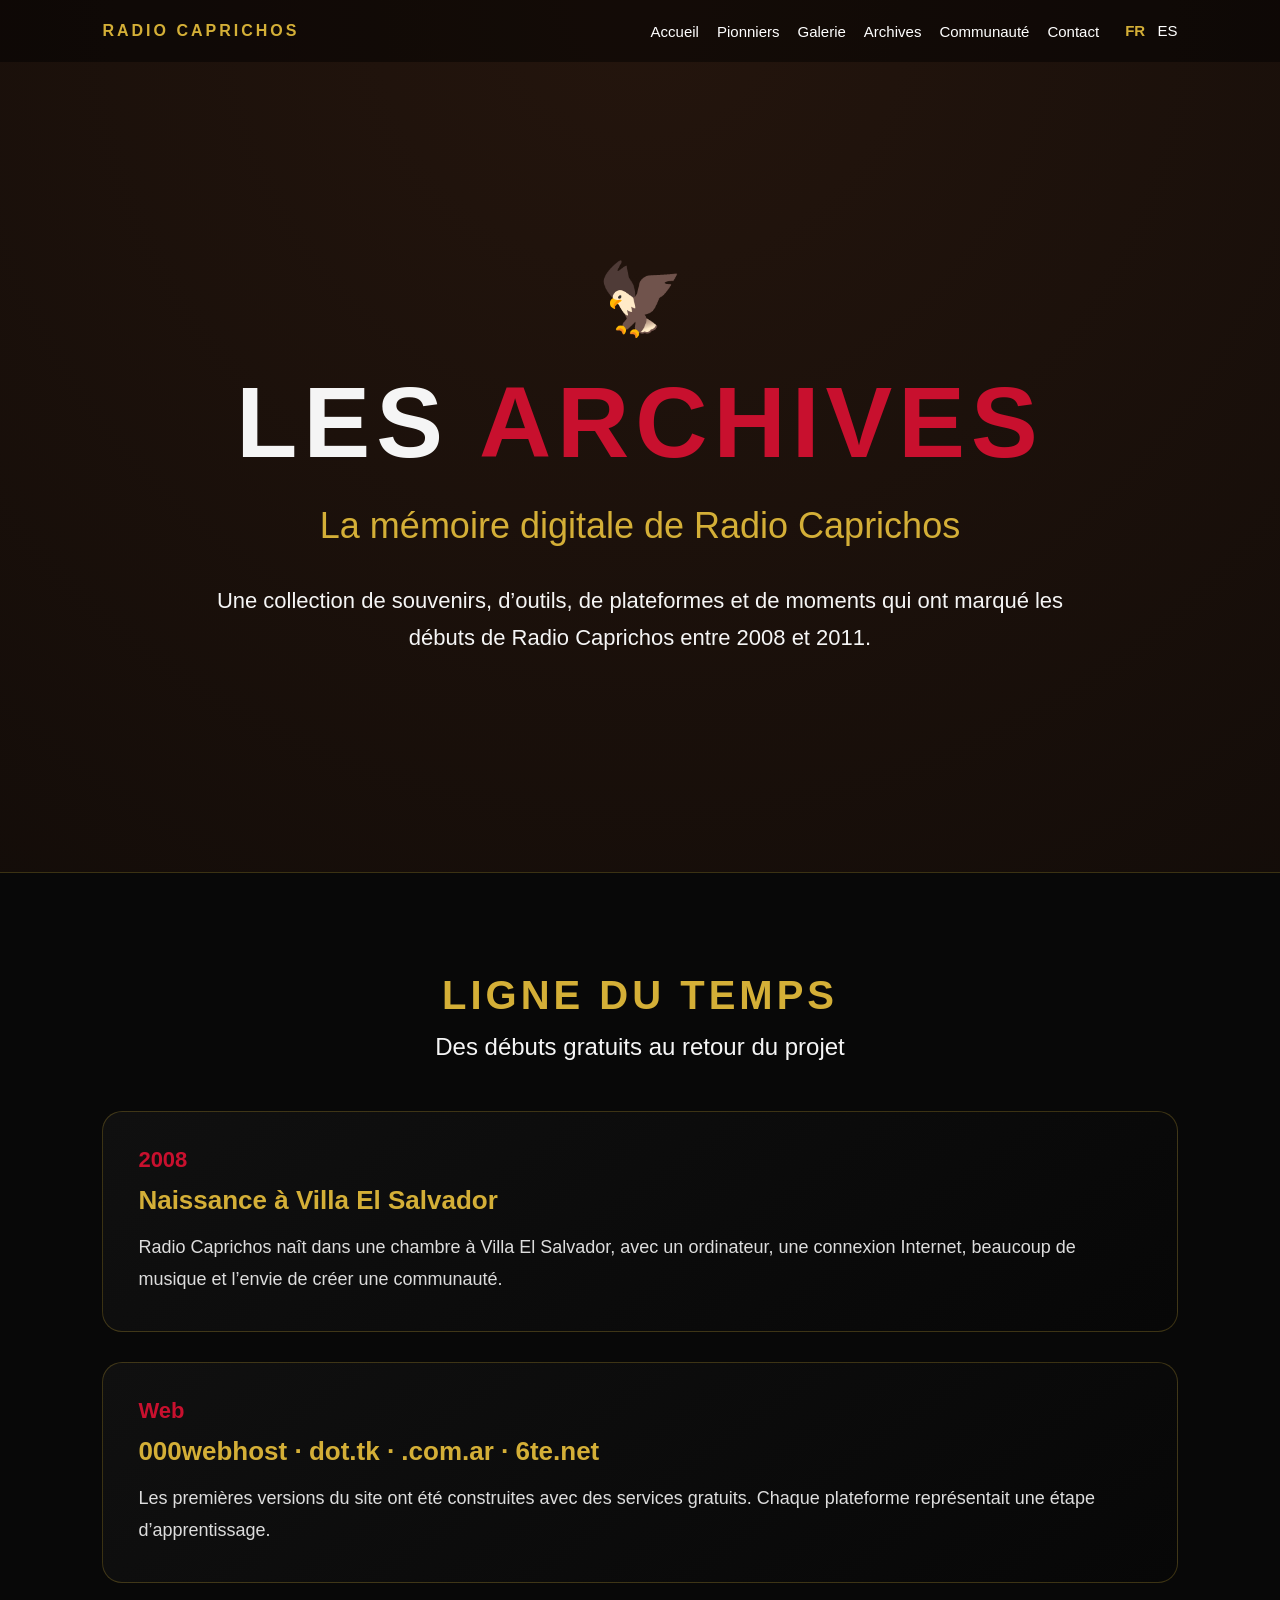
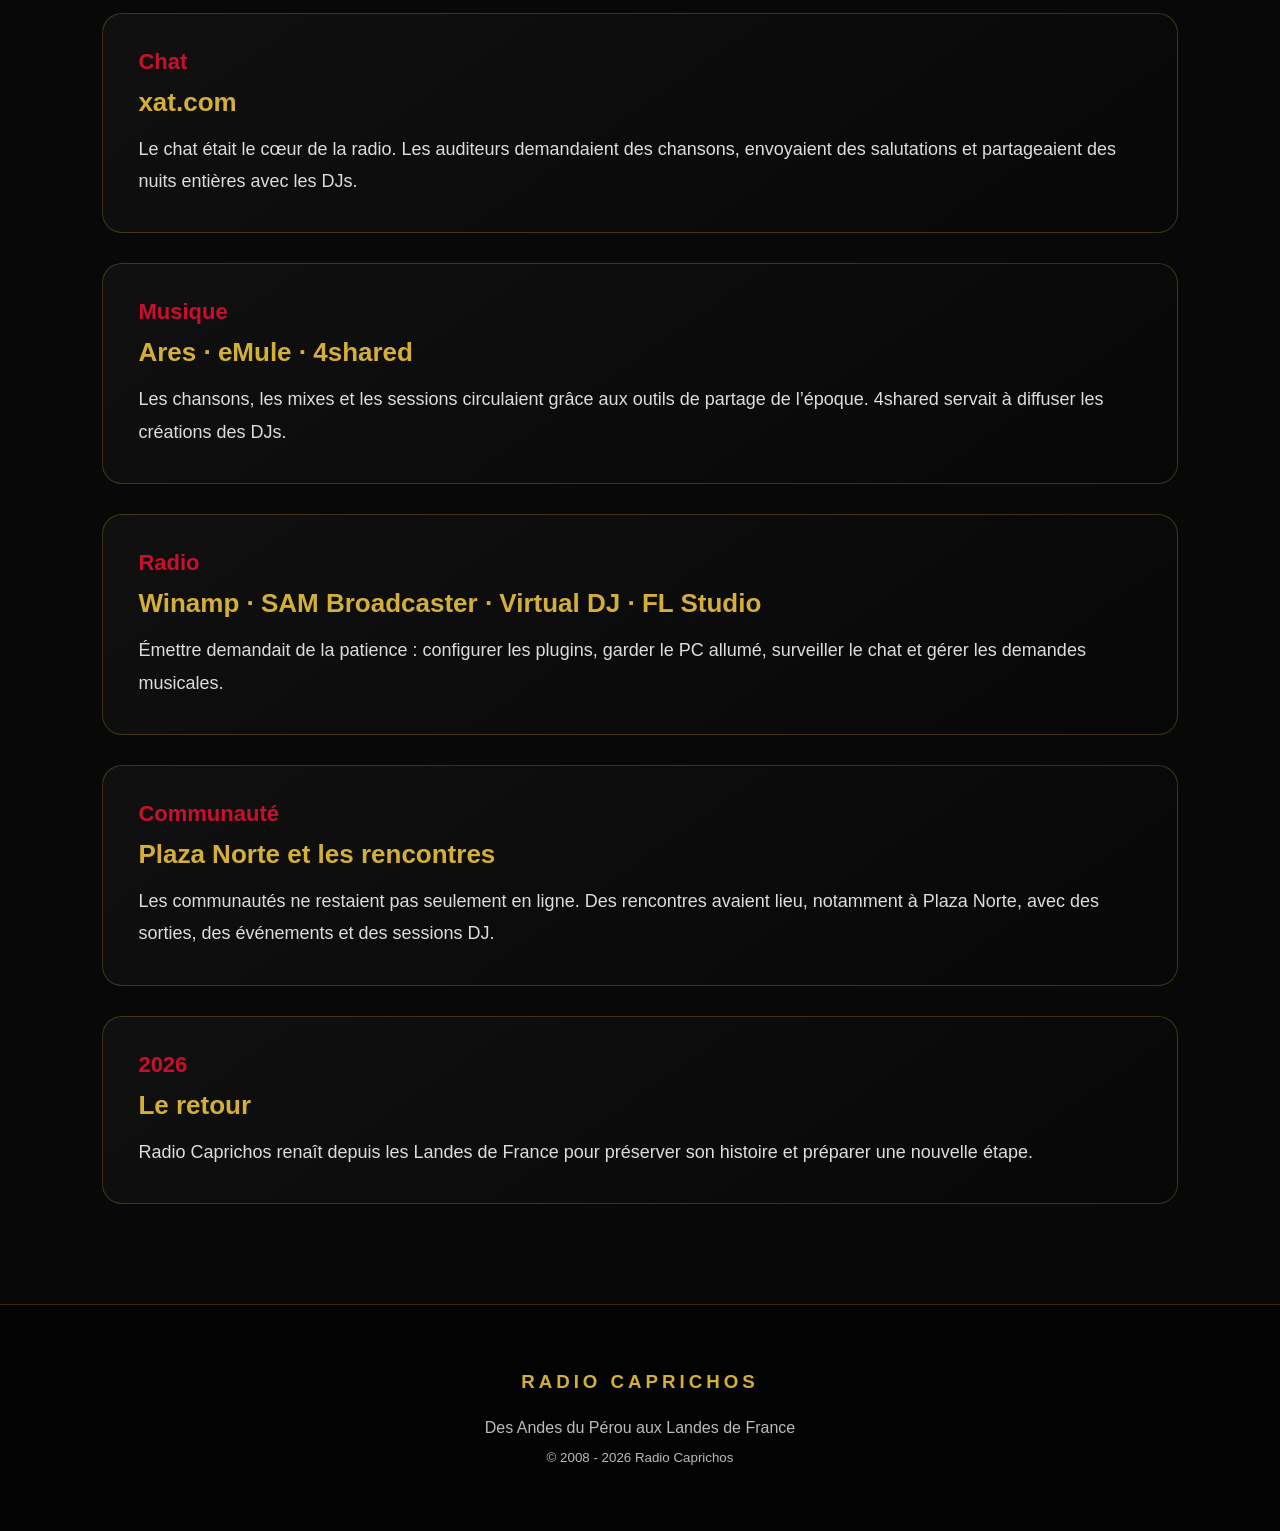
==== archives.html @ 66e7967a "Create archives.html" ====
<!DOCTYPE html>
<html lang="fr">
<head>
  <meta charset="UTF-8">
  <meta name="viewport" content="width=device-width, initial-scale=1.0">
  <title>Archives - Radio Caprichos</title>
  <link rel="stylesheet" href="style.css">
</head>

<body>

<header>
  <div class="brand">RADIO CAPRICHOS</div>

  <nav>
    <a href="index.html" data-i18n="navHome">Accueil</a>
    <a href="pionniers.html" data-i18n="navPioneers">Pionniers</a>
    <a href="galerie.html" data-i18n="navGallery">Galerie</a>
    <a href="archives.html" data-i18n="navArchives">Archives</a>
    <a href="communaute.html" data-i18n="navCommunity">Communauté</a>
    <a href="contact.html" data-i18n="navContact">Contact</a>

    <span class="lang">
      <button onclick="setLang('fr')" id="btn-fr" class="active">FR</button>
      <button onclick="setLang('es')" id="btn-es">ES</button>
    </span>
  </nav>
</header>

<section class="hero">
  <div>
    <div class="condor">🦅</div>

    <h1 data-i18n-html="pageTitle">LES <span>ARCHIVES</span></h1>

    <div class="slogan" data-i18n="subtitle">
      La mémoire digitale de Radio Caprichos
    </div>

    <p class="text" data-i18n="intro">
      Une collection de souvenirs, d’outils, de plateformes et de moments
      qui ont marqué les débuts de Radio Caprichos entre 2008 et 2011.
    </p>
  </div>
</section>

<section class="dark-section">
  <h2 class="section-title" data-i18n="timelineTitle">LIGNE DU TEMPS</h2>
  <div class="section-subtitle" data-i18n="timelineSubtitle">
    Des débuts gratuits au retour du projet
  </div>

  <div class="timeline">

    <div class="card">
      <div class="year">2008</div>
      <h3 data-i18n="t1Title">Naissance à Villa El Salvador</h3>
      <p data-i18n="t1Text">
        Radio Caprichos naît dans une chambre à Villa El Salvador, avec un ordinateur,
        une connexion Internet, beaucoup de musique et l’envie de créer une communauté.
      </p>
    </div>

    <div class="card">
      <div class="year">Web</div>
      <h3>000webhost · dot.tk · .com.ar · 6te.net</h3>
      <p data-i18n="t2Text">
        Les premières versions du site ont été construites avec des services gratuits.
        Chaque plateforme représentait une étape d’apprentissage.
      </p>
    </div>

    <div class="card">
      <div class="year">Chat</div>
      <h3>xat.com</h3>
      <p data-i18n="t3Text">
        Le chat était le cœur de la radio. Les auditeurs demandaient des chansons,
        envoyaient des salutations et partageaient des nuits entières avec les DJs.
      </p>
    </div>

    <div class="card">
      <div class="year">Musique</div>
      <h3>Ares · eMule · 4shared</h3>
      <p data-i18n="t4Text">
        Les chansons, les mixes et les sessions circulaient grâce aux outils de partage
        de l’époque. 4shared servait à diffuser les créations des DJs.
      </p>
    </div>

    <div class="card">
      <div class="year">Radio</div>
      <h3>Winamp · SAM Broadcaster · Virtual DJ · FL Studio</h3>
      <p data-i18n="t5Text">
        Émettre demandait de la patience : configurer les plugins, garder le PC allumé,
        surveiller le chat et gérer les demandes musicales.
      </p>
    </div>

    <div class="card">
      <div class="year">Communauté</div>
      <h3 data-i18n="t6Title">Plaza Norte et les rencontres</h3>
      <p data-i18n="t6Text">
        Les communautés ne restaient pas seulement en ligne. Des rencontres avaient lieu,
        notamment à Plaza Norte, avec des sorties, des événements et des sessions DJ.
      </p>
    </div>

    <div class="card">
      <div class="year">2026</div>
      <h3 data-i18n="t7Title">Le retour</h3>
      <p data-i18n="t7Text">
        Radio Caprichos renaît depuis les Landes de France pour préserver son histoire
        et préparer une nouvelle étape.
      </p>
    </div>

  </div>
</section>

<footer>
  <h3>RADIO CAPRICHOS</h3>
  <p data-i18n="footerSlogan">Des Andes du Pérou aux Landes de France</p>
  <small>© 2008 - 2026 Radio Caprichos</small>
</footer>

<script>
const translations = {
  fr: {
    navHome: "Accueil",
    navPioneers: "Pionniers",
    navGallery: "Galerie",
    navArchives: "Archives",
    navCommunity: "Communauté",
    navContact: "Contact",
    pageTitle: "LES <span>ARCHIVES</span>",
    subtitle: "La mémoire digitale de Radio Caprichos",
    intro: "Une collection de souvenirs, d’outils, de plateformes et de moments qui ont marqué les débuts de Radio Caprichos entre 2008 et 2011.",
    timelineTitle: "LIGNE DU TEMPS",
    timelineSubtitle: "Des débuts gratuits au retour du projet",
    t1Title: "Naissance à Villa El Salvador",
    t1Text: "Radio Caprichos naît dans une chambre à Villa El Salvador, avec un ordinateur, une connexion Internet, beaucoup de musique et l’envie de créer une communauté.",
    t2Text: "Les premières versions du site ont été construites avec des services gratuits. Chaque plateforme représentait une étape d’apprentissage.",
    t3Text: "Le chat était le cœur de la radio. Les auditeurs demandaient des chansons, envoyaient des salutations et partageaient des nuits entières avec les DJs.",
    t4Text: "Les chansons, les mixes et les sessions circulaient grâce aux outils de partage de l’époque. 4shared servait à diffuser les créations des DJs.",
    t5Text: "Émettre demandait de la patience : configurer les plugins, garder le PC allumé, surveiller le chat et gérer les demandes musicales.",
    t6Title: "Plaza Norte et les rencontres",
    t6Text: "Les communautés ne restaient pas seulement en ligne. Des rencontres avaient lieu, notamment à Plaza Norte, avec des sorties, des événements et des sessions DJ.",
    t7Title: "Le retour",
    t7Text: "Radio Caprichos renaît depuis les Landes de France pour préserver son histoire et préparer une nouvelle étape.",
    footerSlogan: "Des Andes du Pérou aux Landes de France"
  },

  es: {
    navHome: "Inicio",
    navPioneers: "Pioneros",
    navGallery: "Galería",
    navArchives: "Archivos",
    navCommunity: "Comunidad",
    navContact: "Contacto",
    pageTitle: "LOS <span>ARCHIVOS</span>",
    subtitle: "La memoria digital de Radio Caprichos",
    intro: "Una colección de recuerdos, herramientas, plataformas y momentos que marcaron los inicios de Radio Caprichos entre 2008 y 2011.",
    timelineTitle: "LÍNEA DEL TIEMPO",
    timelineSubtitle: "De los inicios gratuitos al regreso del proyecto",
    t1Title: "Nacimiento en Villa El Salvador",
    t1Text: "Radio Caprichos nace en una habitación de Villa El Salvador, con una computadora, conexión a Internet, mucha música y las ganas de crear una comunidad.",
    t2Text: "Las primeras versiones de la web fueron construidas con servicios gratuitos. Cada plataforma representaba una etapa de aprendizaje.",
    t3Text: "El chat era el corazón de la radio. Los oyentes pedían canciones, mandaban saludos y compartían noches enteras con los DJs.",
    t4Text: "Las canciones, los mixes y las sesiones circulaban gracias a las herramientas de intercambio de la época. 4shared servía para difundir las creaciones de los DJs.",
    t5Text: "Transmitir exigía paciencia: configurar plugins, mantener la PC encendida, vigilar el chat y gestionar los pedidos musicales.",
    t6Title: "Plaza Norte y los encuentros",
    t6Text: "Las comunidades no se quedaban solamente en línea. También había encuentros, especialmente en Plaza Norte, con salidas, eventos y sesiones DJ.",
    t7Title: "El regreso",
    t7Text: "Radio Caprichos renace desde las Landes de Francia para preservar su historia y preparar una nueva etapa.",
    footerSlogan: "De los Andes del Perú a las Landes de Francia"
  }
};

function setLang(lang) {
  document.documentElement.lang = lang;

  document.querySelectorAll("[data-i18n]").forEach(el => {
    const key = el.getAttribute("data-i18n");
    el.textContent = translations[lang][key];
  });

  document.querySelectorAll("[data-i18n-html]").forEach(el => {
    const key = el.getAttribute("data-i18n-html");
    el.innerHTML = translations[lang][key];
  });

  document.getElementById("btn-fr").classList.toggle("active", lang === "fr");
  document.getElementById("btn-es").classList.toggle("active", lang === "es");
}
</script>

</body>
</html>
---- style.css ----
* {
  margin: 0;
  padding: 0;
  box-sizing: border-box;
}

body {
  background: radial-gradient(circle at top, #24150d, #050505 65%);
  color: #f5f5f5;
  font-family: Arial, Helvetica, sans-serif;
  text-align: center;
}

header {
  display: flex;
  justify-content: space-between;
  align-items: center;
  padding: 22px 8%;
  background: rgba(0, 0, 0, 0.45);
  position: sticky;
  top: 0;
  z-index: 100;
}

.brand {
  color: #d4af37;
  font-weight: bold;
  letter-spacing: 3px;
}

nav {
  display: flex;
  align-items: center;
  gap: 18px;
}

nav a {
  color: white;
  text-decoration: none;
  font-size: 15px;
}

nav a:hover {
  color: #d4af37;
}

.lang button {
  background: none;
  border: none;
  color: white;
  cursor: pointer;
  font-size: 15px;
  margin-left: 8px;
}

.lang button.active {
  color: #d4af37;
  font-weight: bold;
}

.hero {
  min-height: 90vh;
  display: flex;
  justify-content: center;
  align-items: center;
  padding: 60px 8%;
}

.condor {
  font-size: 70px;
  margin-bottom: 25px;
}

h1 {
  font-size: clamp(52px, 8vw, 100px);
  letter-spacing: 6px;
  margin-bottom: 25px;
}

h1 span {
  color: #c8102e;
}

.slogan {
  color: #d4af37;
  font-size: clamp(24px, 3vw, 36px);
  margin-bottom: 35px;
}

.text {
  max-width: 850px;
  margin: 20px auto;
  font-size: 22px;
  line-height: 1.7;
}

.identity {
  margin-top: 35px;
  font-size: 22px;
  letter-spacing: 4px;
}

.identity span {
  color: #d4af37;
}

.buttons {
  margin-top: 42px;
}

.btn {
  display: inline-block;
  padding: 16px 34px;
  border-radius: 40px;
  text-decoration: none;
  font-weight: bold;
  margin: 8px;
}

.btn-primary {
  background: #c8102e;
  color: white;
}

.btn-secondary {
  border: 2px solid #d4af37;
  color: #d4af37;
}

.dark-section {
  padding: 100px 8%;
  background: #080808;
  border-top: 1px solid rgba(212, 175, 55, 0.25);
}

.section-title {
  color: #d4af37;
  font-size: 40px;
  letter-spacing: 4px;
  margin-bottom: 15px;
}

.section-subtitle {
  font-size: 24px;
  margin-bottom: 50px;
}

.timeline {
  max-width: 1100px;
  margin: auto;
  display: grid;
  gap: 30px;
}

.card {
  background: linear-gradient(145deg, #101010, #070707);
  border: 1px solid rgba(212, 175, 55, 0.25);
  border-radius: 20px;
  padding: 35px;
  text-align: left;
}

.year {
  color: #c8102e;
  font-weight: bold;
  font-size: 22px;
  margin-bottom: 12px;
}

.card h3 {
  color: #d4af37;
  font-size: 26px;
  margin-bottom: 15px;
}

.card p {
  font-size: 18px;
  line-height: 1.8;
  color: #ddd;
}

.stats-section {
  padding: 80px 8%;
  background: #050505;
  border-top: 1px solid rgba(212, 175, 55, 0.25);
}

.stats-grid {
  max-width: 1100px;
  margin: 40px auto 0;
  display: grid;
  grid-template-columns: repeat(auto-fit, minmax(250px, 1fr));
  gap: 25px;
}

.stat-card {
  background: #101010;
  border: 1px solid rgba(212, 175, 55, 0.25);
  border-radius: 20px;
  padding: 35px;
}

.stat-card h3 {
  color: #d4af37;
  font-size: 42px;
  margin-bottom: 10px;
}

.stat-card p {
  color: #ddd;
  font-size: 18px;
}

footer {
  padding: 60px 8%;
  color: #bbb;
  background: #030303;
  border-top: 1px solid rgba(212, 175, 55, 0.25);
  line-height: 1.8;
}

footer h3 {
  color: #d4af37;
  letter-spacing: 4px;
  margin-bottom: 15px;
}

.footer-tags {
  margin: 25px 0;
}

.footer-tags span {
  display: inline-block;
  margin: 8px 12px;
  color: #f5f5f5;
}

@media (max-width: 800px) {
  header {
    flex-direction: column;
    gap: 18px;
  }

  nav {
    flex-wrap: wrap;
    justify-content: center;
  }

  h1 {
    font-size: 48px;
  }

  .text {
    font-size: 18px;
  }

  .identity {
    font-size: 16px;
    letter-spacing: 2px;
  }
}
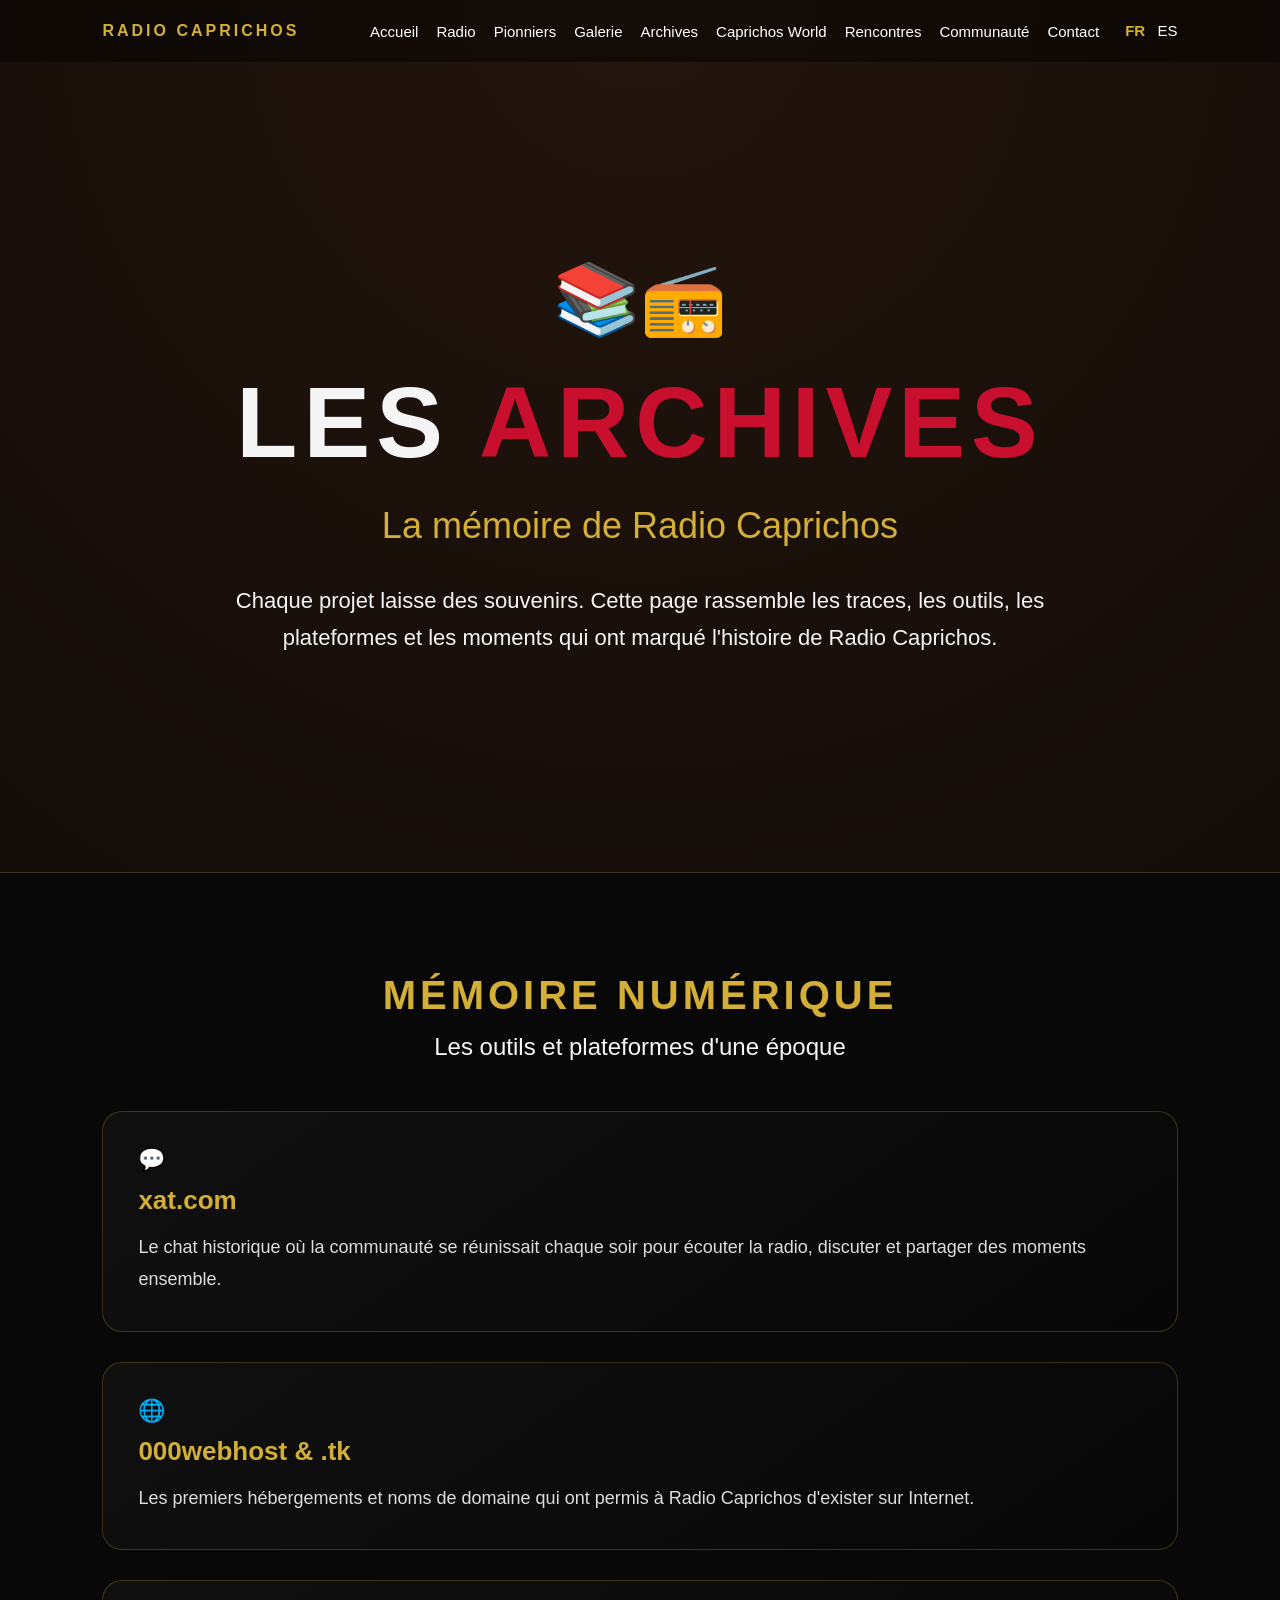
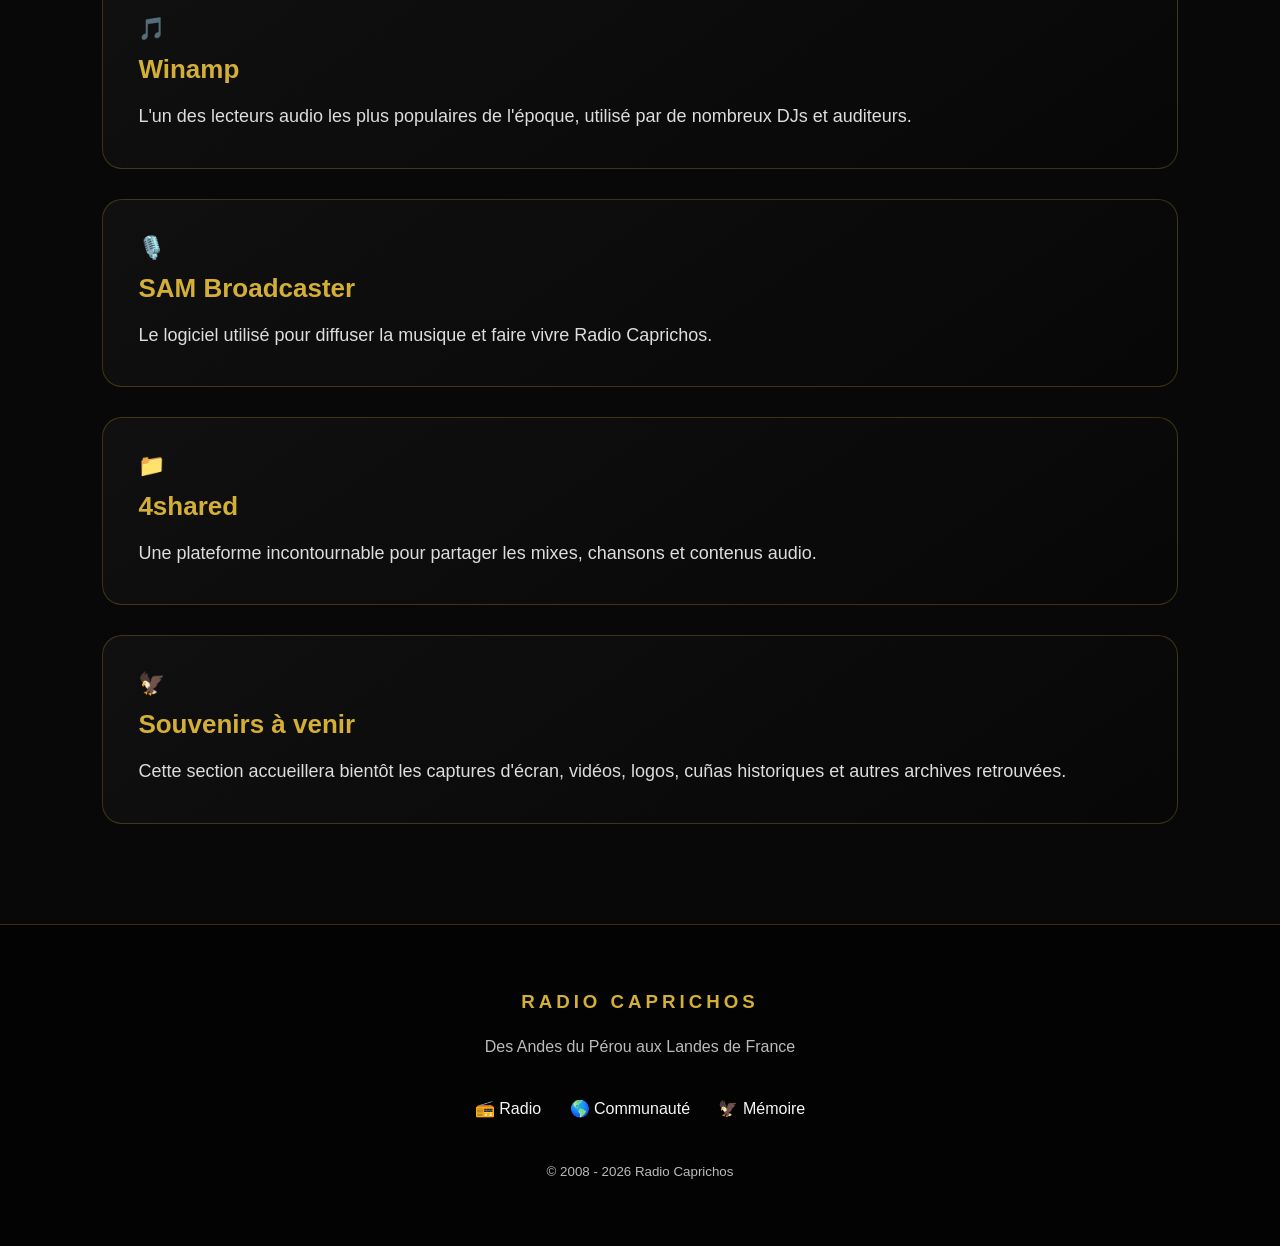
==== commit c69588e9: "Update archives.html" ====
--- a/archives.html
+++ b/archives.html
@@ -1,198 +1,251 @@
 <!DOCTYPE html>
 <html lang="fr">
 <head>
-  <meta charset="UTF-8">
-  <meta name="viewport" content="width=device-width, initial-scale=1.0">
-  <title>Archives - Radio Caprichos</title>
-  <link rel="stylesheet" href="style.css">
+<meta charset="UTF-8">
+<meta name="viewport" content="width=device-width, initial-scale=1.0">
+<title>Archives - Radio Caprichos</title>
+<link rel="stylesheet" href="style.css">
 </head>
 
 <body>
 
 <header>
-  <div class="brand">RADIO CAPRICHOS</div>
-
-  <nav>
-    <a href="index.html" data-i18n="navHome">Accueil</a>
-    <a href="pionniers.html" data-i18n="navPioneers">Pionniers</a>
-    <a href="galerie.html" data-i18n="navGallery">Galerie</a>
-    <a href="archives.html" data-i18n="navArchives">Archives</a>
-    <a href="communaute.html" data-i18n="navCommunity">Communauté</a>
-    <a href="contact.html" data-i18n="navContact">Contact</a>
-
-    <span class="lang">
-      <button onclick="setLang('fr')" id="btn-fr" class="active">FR</button>
-      <button onclick="setLang('es')" id="btn-es">ES</button>
-    </span>
-  </nav>
+<div class="brand">RADIO CAPRICHOS</div>
+
+<nav>
+<a href="index.html" data-i18n="navHome">Accueil</a>
+<a href="radio.html" data-i18n="navRadio">Radio</a>
+<a href="pionniers.html" data-i18n="navPioneers">Pionniers</a>
+<a href="galerie.html" data-i18n="navGallery">Galerie</a>
+<a href="archives.html" data-i18n="navArchives">Archives</a>
+<a href="caprichos-world.html">Caprichos World</a>
+<a href="rencontres.html" data-i18n="navMeetings">Rencontres</a>
+<a href="communaute.html" data-i18n="navCommunity">Communauté</a>
+<a href="contact.html" data-i18n="navContact">Contact</a>
+
+<span class="lang">
+<button onclick="setLang('fr')" id="btn-fr" class="active">FR</button>
+<button onclick="setLang('es')" id="btn-es">ES</button>
+</span>
+</nav>
 </header>
 
 <section class="hero">
-  <div>
-    <div class="condor">🦅</div>
-
-    <h1 data-i18n-html="pageTitle">LES <span>ARCHIVES</span></h1>
-
-    <div class="slogan" data-i18n="subtitle">
-      La mémoire digitale de Radio Caprichos
-    </div>
-
-    <p class="text" data-i18n="intro">
-      Une collection de souvenirs, d’outils, de plateformes et de moments
-      qui ont marqué les débuts de Radio Caprichos entre 2008 et 2011.
-    </p>
-  </div>
+<div>
+
+<div class="condor">📚📻</div>
+
+<h1 data-i18n-html="pageTitle">
+LES <span>ARCHIVES</span>
+</h1>
+
+<div class="slogan" data-i18n="subtitle">
+La mémoire de Radio Caprichos
+</div>
+
+<p class="text" data-i18n="intro">
+Chaque projet laisse des souvenirs. Cette page rassemble les traces,
+les outils, les plateformes et les moments qui ont marqué l'histoire de Radio Caprichos.
+</p>
+
+</div>
 </section>
 
 <section class="dark-section">
-  <h2 class="section-title" data-i18n="timelineTitle">LIGNE DU TEMPS</h2>
-  <div class="section-subtitle" data-i18n="timelineSubtitle">
-    Des débuts gratuits au retour du projet
-  </div>
-
-  <div class="timeline">
-
-    <div class="card">
-      <div class="year">2008</div>
-      <h3 data-i18n="t1Title">Naissance à Villa El Salvador</h3>
-      <p data-i18n="t1Text">
-        Radio Caprichos naît dans une chambre à Villa El Salvador, avec un ordinateur,
-        une connexion Internet, beaucoup de musique et l’envie de créer une communauté.
-      </p>
-    </div>
-
-    <div class="card">
-      <div class="year">Web</div>
-      <h3>000webhost · dot.tk · .com.ar · 6te.net</h3>
-      <p data-i18n="t2Text">
-        Les premières versions du site ont été construites avec des services gratuits.
-        Chaque plateforme représentait une étape d’apprentissage.
-      </p>
-    </div>
-
-    <div class="card">
-      <div class="year">Chat</div>
-      <h3>xat.com</h3>
-      <p data-i18n="t3Text">
-        Le chat était le cœur de la radio. Les auditeurs demandaient des chansons,
-        envoyaient des salutations et partageaient des nuits entières avec les DJs.
-      </p>
-    </div>
-
-    <div class="card">
-      <div class="year">Musique</div>
-      <h3>Ares · eMule · 4shared</h3>
-      <p data-i18n="t4Text">
-        Les chansons, les mixes et les sessions circulaient grâce aux outils de partage
-        de l’époque. 4shared servait à diffuser les créations des DJs.
-      </p>
-    </div>
-
-    <div class="card">
-      <div class="year">Radio</div>
-      <h3>Winamp · SAM Broadcaster · Virtual DJ · FL Studio</h3>
-      <p data-i18n="t5Text">
-        Émettre demandait de la patience : configurer les plugins, garder le PC allumé,
-        surveiller le chat et gérer les demandes musicales.
-      </p>
-    </div>
-
-    <div class="card">
-      <div class="year">Communauté</div>
-      <h3 data-i18n="t6Title">Plaza Norte et les rencontres</h3>
-      <p data-i18n="t6Text">
-        Les communautés ne restaient pas seulement en ligne. Des rencontres avaient lieu,
-        notamment à Plaza Norte, avec des sorties, des événements et des sessions DJ.
-      </p>
-    </div>
-
-    <div class="card">
-      <div class="year">2026</div>
-      <h3 data-i18n="t7Title">Le retour</h3>
-      <p data-i18n="t7Text">
-        Radio Caprichos renaît depuis les Landes de France pour préserver son histoire
-        et préparer une nouvelle étape.
-      </p>
-    </div>
-
-  </div>
+
+<h2 class="section-title" data-i18n="sectionTitle">
+MÉMOIRE NUMÉRIQUE
+</h2>
+
+<div class="section-subtitle" data-i18n="sectionSubtitle">
+Les outils et plateformes d'une époque
+</div>
+
+<div class="timeline">
+
+<div class="card">
+<div class="year">💬</div>
+
+<h3>xat.com</h3>
+
+<p data-i18n="xatText">
+Le chat historique où la communauté se réunissait chaque soir pour écouter la radio,
+discuter et partager des moments ensemble.
+</p>
+</div>
+
+<div class="card">
+<div class="year">🌐</div>
+
+<h3>000webhost & .tk</h3>
+
+<p data-i18n="hostingText">
+Les premiers hébergements et noms de domaine qui ont permis à Radio Caprichos
+d'exister sur Internet.
+</p>
+</div>
+
+<div class="card">
+<div class="year">🎵</div>
+
+<h3>Winamp</h3>
+
+<p data-i18n="winampText">
+L'un des lecteurs audio les plus populaires de l'époque,
+utilisé par de nombreux DJs et auditeurs.
+</p>
+</div>
+
+<div class="card">
+<div class="year">🎙️</div>
+
+<h3>SAM Broadcaster</h3>
+
+<p data-i18n="samText">
+Le logiciel utilisé pour diffuser la musique et faire vivre Radio Caprichos.
+</p>
+</div>
+
+<div class="card">
+<div class="year">📁</div>
+
+<h3>4shared</h3>
+
+<p data-i18n="sharedText">
+Une plateforme incontournable pour partager les mixes, chansons et contenus audio.
+</p>
+</div>
+
+<div class="card">
+<div class="year">🦅</div>
+
+<h3 data-i18n="futureTitle">
+Souvenirs à venir
+</h3>
+
+<p data-i18n="futureText">
+Cette section accueillera bientôt les captures d'écran, vidéos, logos,
+cuñas historiques et autres archives retrouvées.
+</p>
+</div>
+
+</div>
+
 </section>
 
 <footer>
-  <h3>RADIO CAPRICHOS</h3>
-  <p data-i18n="footerSlogan">Des Andes du Pérou aux Landes de France</p>
-  <small>© 2008 - 2026 Radio Caprichos</small>
+
+<h3>RADIO CAPRICHOS</h3>
+
+<p data-i18n="footerSlogan">
+Des Andes du Pérou aux Landes de France
+</p>
+
+<div class="footer-tags">
+<span>📻 Radio</span>
+<span>🌎 Communauté</span>
+<span>🦅 Mémoire</span>
+</div>
+
+<small>© 2008 - 2026 Radio Caprichos</small>
+
 </footer>
 
 <script>
+
 const translations = {
-  fr: {
-    navHome: "Accueil",
-    navPioneers: "Pionniers",
-    navGallery: "Galerie",
-    navArchives: "Archives",
-    navCommunity: "Communauté",
-    navContact: "Contact",
-    pageTitle: "LES <span>ARCHIVES</span>",
-    subtitle: "La mémoire digitale de Radio Caprichos",
-    intro: "Une collection de souvenirs, d’outils, de plateformes et de moments qui ont marqué les débuts de Radio Caprichos entre 2008 et 2011.",
-    timelineTitle: "LIGNE DU TEMPS",
-    timelineSubtitle: "Des débuts gratuits au retour du projet",
-    t1Title: "Naissance à Villa El Salvador",
-    t1Text: "Radio Caprichos naît dans une chambre à Villa El Salvador, avec un ordinateur, une connexion Internet, beaucoup de musique et l’envie de créer une communauté.",
-    t2Text: "Les premières versions du site ont été construites avec des services gratuits. Chaque plateforme représentait une étape d’apprentissage.",
-    t3Text: "Le chat était le cœur de la radio. Les auditeurs demandaient des chansons, envoyaient des salutations et partageaient des nuits entières avec les DJs.",
-    t4Text: "Les chansons, les mixes et les sessions circulaient grâce aux outils de partage de l’époque. 4shared servait à diffuser les créations des DJs.",
-    t5Text: "Émettre demandait de la patience : configurer les plugins, garder le PC allumé, surveiller le chat et gérer les demandes musicales.",
-    t6Title: "Plaza Norte et les rencontres",
-    t6Text: "Les communautés ne restaient pas seulement en ligne. Des rencontres avaient lieu, notamment à Plaza Norte, avec des sorties, des événements et des sessions DJ.",
-    t7Title: "Le retour",
-    t7Text: "Radio Caprichos renaît depuis les Landes de France pour préserver son histoire et préparer une nouvelle étape.",
-    footerSlogan: "Des Andes du Pérou aux Landes de France"
-  },
-
-  es: {
-    navHome: "Inicio",
-    navPioneers: "Pioneros",
-    navGallery: "Galería",
-    navArchives: "Archivos",
-    navCommunity: "Comunidad",
-    navContact: "Contacto",
-    pageTitle: "LOS <span>ARCHIVOS</span>",
-    subtitle: "La memoria digital de Radio Caprichos",
-    intro: "Una colección de recuerdos, herramientas, plataformas y momentos que marcaron los inicios de Radio Caprichos entre 2008 y 2011.",
-    timelineTitle: "LÍNEA DEL TIEMPO",
-    timelineSubtitle: "De los inicios gratuitos al regreso del proyecto",
-    t1Title: "Nacimiento en Villa El Salvador",
-    t1Text: "Radio Caprichos nace en una habitación de Villa El Salvador, con una computadora, conexión a Internet, mucha música y las ganas de crear una comunidad.",
-    t2Text: "Las primeras versiones de la web fueron construidas con servicios gratuitos. Cada plataforma representaba una etapa de aprendizaje.",
-    t3Text: "El chat era el corazón de la radio. Los oyentes pedían canciones, mandaban saludos y compartían noches enteras con los DJs.",
-    t4Text: "Las canciones, los mixes y las sesiones circulaban gracias a las herramientas de intercambio de la época. 4shared servía para difundir las creaciones de los DJs.",
-    t5Text: "Transmitir exigía paciencia: configurar plugins, mantener la PC encendida, vigilar el chat y gestionar los pedidos musicales.",
-    t6Title: "Plaza Norte y los encuentros",
-    t6Text: "Las comunidades no se quedaban solamente en línea. También había encuentros, especialmente en Plaza Norte, con salidas, eventos y sesiones DJ.",
-    t7Title: "El regreso",
-    t7Text: "Radio Caprichos renace desde las Landes de Francia para preservar su historia y preparar una nueva etapa.",
-    footerSlogan: "De los Andes del Perú a las Landes de Francia"
-  }
+
+fr: {
+
+navHome:"Accueil",
+navRadio:"Radio",
+navPioneers:"Pionniers",
+navGallery:"Galerie",
+navArchives:"Archives",
+navMeetings:"Rencontres",
+navCommunity:"Communauté",
+navContact:"Contact",
+
+pageTitle:"LES <span>ARCHIVES</span>",
+subtitle:"La mémoire de Radio Caprichos",
+intro:"Chaque projet laisse des souvenirs. Cette page rassemble les traces, les outils, les plateformes et les moments qui ont marqué l'histoire de Radio Caprichos.",
+
+sectionTitle:"MÉMOIRE NUMÉRIQUE",
+sectionSubtitle:"Les outils et plateformes d'une époque",
+
+xatText:"Le chat historique où la communauté se réunissait chaque soir pour écouter la radio, discuter et partager des moments ensemble.",
+
+hostingText:"Les premiers hébergements et noms de domaine qui ont permis à Radio Caprichos d'exister sur Internet.",
+
+winampText:"L'un des lecteurs audio les plus populaires de l'époque, utilisé par de nombreux DJs et auditeurs.",
+
+samText:"Le logiciel utilisé pour diffuser la musique et faire vivre Radio Caprichos.",
+
+sharedText:"Une plateforme incontournable pour partager les mixes, chansons et contenus audio.",
+
+futureTitle:"Souvenirs à venir",
+futureText:"Cette section accueillera bientôt les captures d'écran, vidéos, logos, cuñas historiques et autres archives retrouvées.",
+
+footerSlogan:"Des Andes du Pérou aux Landes de France"
+
+},
+
+es: {
+
+navHome:"Inicio",
+navRadio:"Radio",
+navPioneers:"Pioneros",
+navGallery:"Galería",
+navArchives:"Archivos",
+navMeetings:"Encuentros",
+navCommunity:"Comunidad",
+navContact:"Contacto",
+
+pageTitle:"LOS <span>ARCHIVOS</span>",
+subtitle:"La memoria de Radio Caprichos",
+intro:"Todo proyecto deja recuerdos. Esta página reúne las huellas, herramientas, plataformas y momentos que marcaron la historia de Radio Caprichos.",
+
+sectionTitle:"MEMORIA DIGITAL",
+sectionSubtitle:"Las herramientas y plataformas de una época",
+
+xatText:"El chat histórico donde la comunidad se reunía cada noche para escuchar la radio, conversar y compartir momentos juntos.",
+
+hostingText:"Los primeros hostings y dominios que permitieron a Radio Caprichos existir en Internet.",
+
+winampText:"Uno de los reproductores de audio más populares de la época, utilizado por muchos DJs y oyentes.",
+
+samText:"El software utilizado para transmitir música y dar vida a Radio Caprichos.",
+
+sharedText:"Una plataforma imprescindible para compartir mixes, canciones y contenidos de audio.",
+
+futureTitle:"Recuerdos por venir",
+futureText:"Esta sección recibirá próximamente capturas de pantalla, videos, logos, cuñas históricas y otros archivos recuperados.",
+
+footerSlogan:"De los Andes del Perú a las Landes de Francia"
+
+}
+
 };
 
-function setLang(lang) {
-  document.documentElement.lang = lang;
-
-  document.querySelectorAll("[data-i18n]").forEach(el => {
-    const key = el.getAttribute("data-i18n");
-    el.textContent = translations[lang][key];
-  });
-
-  document.querySelectorAll("[data-i18n-html]").forEach(el => {
-    const key = el.getAttribute("data-i18n-html");
-    el.innerHTML = translations[lang][key];
-  });
-
-  document.getElementById("btn-fr").classList.toggle("active", lang === "fr");
-  document.getElementById("btn-es").classList.toggle("active", lang === "es");
+function setLang(lang){
+
+document.documentElement.lang=lang;
+
+document.querySelectorAll("[data-i18n]").forEach(el=>{
+const key=el.getAttribute("data-i18n");
+el.textContent=translations[lang][key];
+});
+
+document.querySelectorAll("[data-i18n-html]").forEach(el=>{
+const key=el.getAttribute("data-i18n-html");
+el.innerHTML=translations[lang][key];
+});
+
+document.getElementById("btn-fr").classList.toggle("active",lang==="fr");
+document.getElementById("btn-es").classList.toggle("active",lang==="es");
+
 }
+
 </script>
 
 </body>
--- a/style.css
+++ b/style.css
@@ -235,7 +235,21 @@
   color: #f5f5f5;
 }
 
-@media (max-width: 800px) {
+.footer-links {
+  margin: 25px 0;
+}
+
+.footer-links a {
+  color: #ccc;
+  margin: 0 12px;
+  text-decoration: none;
+}
+
+.footer-links a:hover {
+  color: #d4af37;
+}
+
+@media (max-width: 900px) {
   header {
     flex-direction: column;
     gap: 18px;
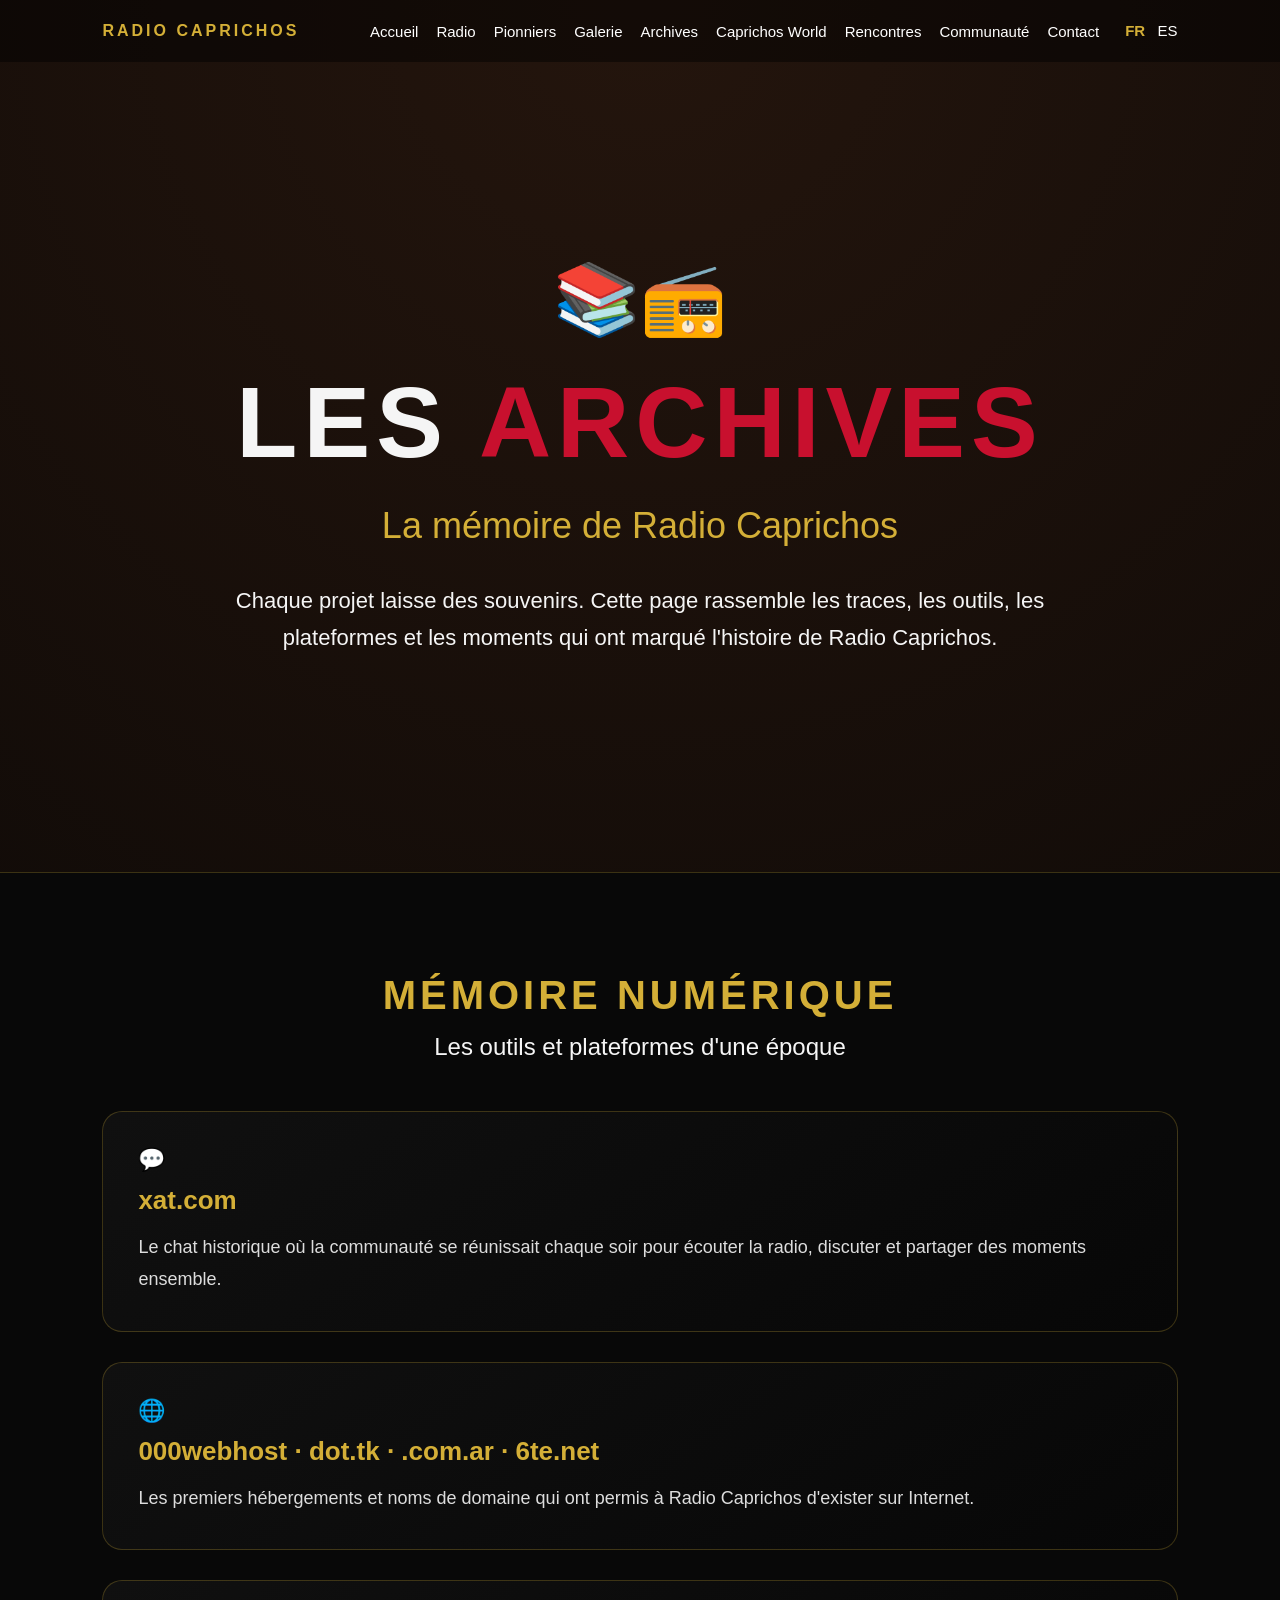
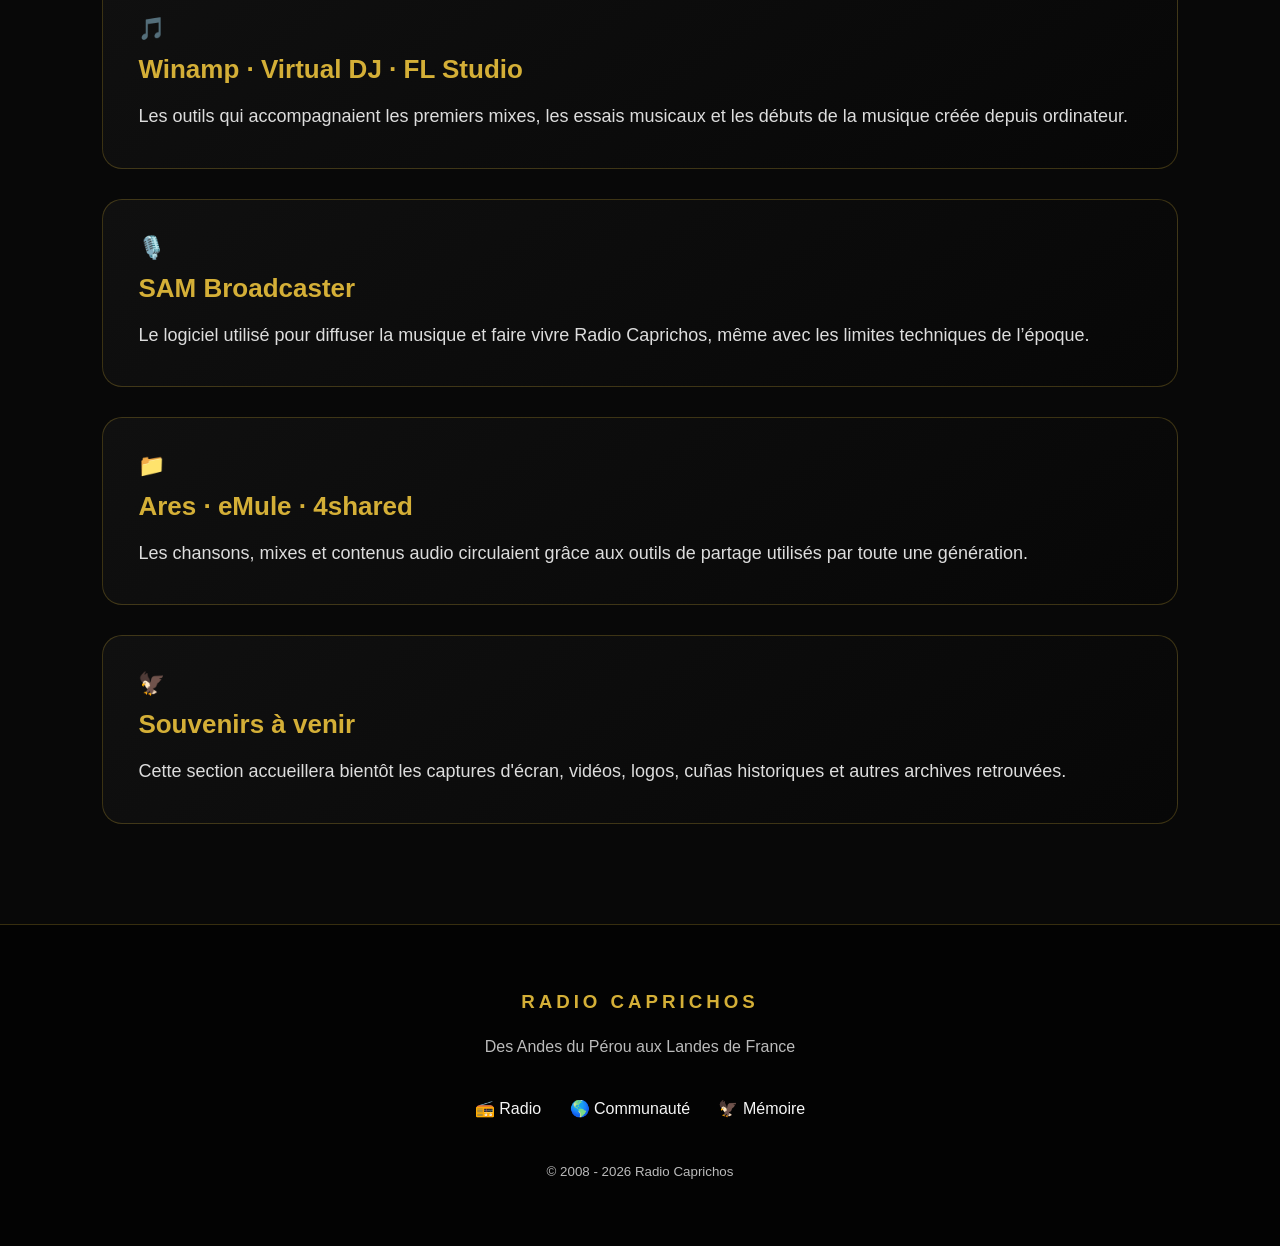
==== commit 3a684f7f: "Update archives.html" ====
--- a/archives.html
+++ b/archives.html
@@ -1,251 +1,208 @@
 <!DOCTYPE html>
 <html lang="fr">
 <head>
-<meta charset="UTF-8">
-<meta name="viewport" content="width=device-width, initial-scale=1.0">
-<title>Archives - Radio Caprichos</title>
-<link rel="stylesheet" href="style.css">
+  <meta charset="UTF-8">
+  <meta name="viewport" content="width=device-width, initial-scale=1.0">
+  <title>Archives - Radio Caprichos</title>
+  <link rel="stylesheet" href="style.css">
 </head>
 
 <body>
 
 <header>
-<div class="brand">RADIO CAPRICHOS</div>
-
-<nav>
-<a href="index.html" data-i18n="navHome">Accueil</a>
-<a href="radio.html" data-i18n="navRadio">Radio</a>
-<a href="pionniers.html" data-i18n="navPioneers">Pionniers</a>
-<a href="galerie.html" data-i18n="navGallery">Galerie</a>
-<a href="archives.html" data-i18n="navArchives">Archives</a>
-<a href="caprichos-world.html">Caprichos World</a>
-<a href="rencontres.html" data-i18n="navMeetings">Rencontres</a>
-<a href="communaute.html" data-i18n="navCommunity">Communauté</a>
-<a href="contact.html" data-i18n="navContact">Contact</a>
-
-<span class="lang">
-<button onclick="setLang('fr')" id="btn-fr" class="active">FR</button>
-<button onclick="setLang('es')" id="btn-es">ES</button>
-</span>
-</nav>
+  <div class="brand">RADIO CAPRICHOS</div>
+
+  <nav>
+    <a href="index.html" data-i18n="navHome">Accueil</a>
+    <a href="radio.html" data-i18n="navRadio">Radio</a>
+    <a href="pionniers.html" data-i18n="navPioneers">Pionniers</a>
+    <a href="galerie.html" data-i18n="navGallery">Galerie</a>
+    <a href="archives.html" data-i18n="navArchives">Archives</a>
+    <a href="caprichos-world.html">Caprichos World</a>
+    <a href="rencontres.html" data-i18n="navMeetings">Rencontres</a>
+    <a href="communaute.html" data-i18n="navCommunity">Communauté</a>
+    <a href="contact.html" data-i18n="navContact">Contact</a>
+
+    <span class="lang">
+      <button onclick="setLang('fr')" id="btn-fr" class="active">FR</button>
+      <button onclick="setLang('es')" id="btn-es">ES</button>
+    </span>
+  </nav>
 </header>
 
 <section class="hero">
-<div>
-
-<div class="condor">📚📻</div>
-
-<h1 data-i18n-html="pageTitle">
-LES <span>ARCHIVES</span>
-</h1>
-
-<div class="slogan" data-i18n="subtitle">
-La mémoire de Radio Caprichos
-</div>
-
-<p class="text" data-i18n="intro">
-Chaque projet laisse des souvenirs. Cette page rassemble les traces,
-les outils, les plateformes et les moments qui ont marqué l'histoire de Radio Caprichos.
-</p>
-
-</div>
+  <div>
+    <div class="condor">📚📻</div>
+
+    <h1 data-i18n-html="pageTitle">LES <span>ARCHIVES</span></h1>
+
+    <div class="slogan" data-i18n="subtitle">
+      La mémoire de Radio Caprichos
+    </div>
+
+    <p class="text" data-i18n="intro">
+      Chaque projet laisse des souvenirs. Cette page rassemble les traces,
+      les outils, les plateformes et les moments qui ont marqué l'histoire de Radio Caprichos.
+    </p>
+  </div>
 </section>
 
 <section class="dark-section">
-
-<h2 class="section-title" data-i18n="sectionTitle">
-MÉMOIRE NUMÉRIQUE
-</h2>
-
-<div class="section-subtitle" data-i18n="sectionSubtitle">
-Les outils et plateformes d'une époque
-</div>
-
-<div class="timeline">
-
-<div class="card">
-<div class="year">💬</div>
-
-<h3>xat.com</h3>
-
-<p data-i18n="xatText">
-Le chat historique où la communauté se réunissait chaque soir pour écouter la radio,
-discuter et partager des moments ensemble.
-</p>
-</div>
-
-<div class="card">
-<div class="year">🌐</div>
-
-<h3>000webhost & .tk</h3>
-
-<p data-i18n="hostingText">
-Les premiers hébergements et noms de domaine qui ont permis à Radio Caprichos
-d'exister sur Internet.
-</p>
-</div>
-
-<div class="card">
-<div class="year">🎵</div>
-
-<h3>Winamp</h3>
-
-<p data-i18n="winampText">
-L'un des lecteurs audio les plus populaires de l'époque,
-utilisé par de nombreux DJs et auditeurs.
-</p>
-</div>
-
-<div class="card">
-<div class="year">🎙️</div>
-
-<h3>SAM Broadcaster</h3>
-
-<p data-i18n="samText">
-Le logiciel utilisé pour diffuser la musique et faire vivre Radio Caprichos.
-</p>
-</div>
-
-<div class="card">
-<div class="year">📁</div>
-
-<h3>4shared</h3>
-
-<p data-i18n="sharedText">
-Une plateforme incontournable pour partager les mixes, chansons et contenus audio.
-</p>
-</div>
-
-<div class="card">
-<div class="year">🦅</div>
-
-<h3 data-i18n="futureTitle">
-Souvenirs à venir
-</h3>
-
-<p data-i18n="futureText">
-Cette section accueillera bientôt les captures d'écran, vidéos, logos,
-cuñas historiques et autres archives retrouvées.
-</p>
-</div>
-
-</div>
-
+  <h2 class="section-title" data-i18n="sectionTitle">MÉMOIRE NUMÉRIQUE</h2>
+  <div class="section-subtitle" data-i18n="sectionSubtitle">
+    Les outils et plateformes d'une époque
+  </div>
+
+  <div class="timeline">
+
+    <div class="card">
+      <div class="year">💬</div>
+      <h3>xat.com</h3>
+      <p data-i18n="xatText">
+        Le chat historique où la communauté se réunissait chaque soir pour écouter la radio,
+        discuter et partager des moments ensemble.
+      </p>
+    </div>
+
+    <div class="card">
+      <div class="year">🌐</div>
+      <h3>000webhost · dot.tk · .com.ar · 6te.net</h3>
+      <p data-i18n="hostingText">
+        Les premiers hébergements et noms de domaine qui ont permis à Radio Caprichos
+        d'exister sur Internet.
+      </p>
+    </div>
+
+    <div class="card">
+      <div class="year">🎵</div>
+      <h3>Winamp · Virtual DJ · FL Studio</h3>
+      <p data-i18n="musicText">
+        Les outils qui accompagnaient les premiers mixes, les essais musicaux
+        et les débuts de la musique créée depuis ordinateur.
+      </p>
+    </div>
+
+    <div class="card">
+      <div class="year">🎙️</div>
+      <h3>SAM Broadcaster</h3>
+      <p data-i18n="samText">
+        Le logiciel utilisé pour diffuser la musique et faire vivre Radio Caprichos,
+        même avec les limites techniques de l’époque.
+      </p>
+    </div>
+
+    <div class="card">
+      <div class="year">📁</div>
+      <h3>Ares · eMule · 4shared</h3>
+      <p data-i18n="sharedText">
+        Les chansons, mixes et contenus audio circulaient grâce aux outils de partage
+        utilisés par toute une génération.
+      </p>
+    </div>
+
+    <div class="card">
+      <div class="year">🦅</div>
+      <h3 data-i18n="futureTitle">Souvenirs à venir</h3>
+      <p data-i18n="futureText">
+        Cette section accueillera bientôt les captures d'écran, vidéos, logos,
+        cuñas historiques et autres archives retrouvées.
+      </p>
+    </div>
+
+  </div>
 </section>
 
 <footer>
-
-<h3>RADIO CAPRICHOS</h3>
-
-<p data-i18n="footerSlogan">
-Des Andes du Pérou aux Landes de France
-</p>
-
-<div class="footer-tags">
-<span>📻 Radio</span>
-<span>🌎 Communauté</span>
-<span>🦅 Mémoire</span>
-</div>
-
-<small>© 2008 - 2026 Radio Caprichos</small>
-
+  <h3>RADIO CAPRICHOS</h3>
+
+  <p data-i18n="footerSlogan">
+    Des Andes du Pérou aux Landes de France
+  </p>
+
+  <div class="footer-tags">
+    <span>📻 Radio</span>
+    <span>🌎 Communauté</span>
+    <span>🦅 Mémoire</span>
+  </div>
+
+  <small>© 2008 - 2026 Radio Caprichos</small>
 </footer>
 
 <script>
-
 const translations = {
-
-fr: {
-
-navHome:"Accueil",
-navRadio:"Radio",
-navPioneers:"Pionniers",
-navGallery:"Galerie",
-navArchives:"Archives",
-navMeetings:"Rencontres",
-navCommunity:"Communauté",
-navContact:"Contact",
-
-pageTitle:"LES <span>ARCHIVES</span>",
-subtitle:"La mémoire de Radio Caprichos",
-intro:"Chaque projet laisse des souvenirs. Cette page rassemble les traces, les outils, les plateformes et les moments qui ont marqué l'histoire de Radio Caprichos.",
-
-sectionTitle:"MÉMOIRE NUMÉRIQUE",
-sectionSubtitle:"Les outils et plateformes d'une époque",
-
-xatText:"Le chat historique où la communauté se réunissait chaque soir pour écouter la radio, discuter et partager des moments ensemble.",
-
-hostingText:"Les premiers hébergements et noms de domaine qui ont permis à Radio Caprichos d'exister sur Internet.",
-
-winampText:"L'un des lecteurs audio les plus populaires de l'époque, utilisé par de nombreux DJs et auditeurs.",
-
-samText:"Le logiciel utilisé pour diffuser la musique et faire vivre Radio Caprichos.",
-
-sharedText:"Une plateforme incontournable pour partager les mixes, chansons et contenus audio.",
-
-futureTitle:"Souvenirs à venir",
-futureText:"Cette section accueillera bientôt les captures d'écran, vidéos, logos, cuñas historiques et autres archives retrouvées.",
-
-footerSlogan:"Des Andes du Pérou aux Landes de France"
-
-},
-
-es: {
-
-navHome:"Inicio",
-navRadio:"Radio",
-navPioneers:"Pioneros",
-navGallery:"Galería",
-navArchives:"Archivos",
-navMeetings:"Encuentros",
-navCommunity:"Comunidad",
-navContact:"Contacto",
-
-pageTitle:"LOS <span>ARCHIVOS</span>",
-subtitle:"La memoria de Radio Caprichos",
-intro:"Todo proyecto deja recuerdos. Esta página reúne las huellas, herramientas, plataformas y momentos que marcaron la historia de Radio Caprichos.",
-
-sectionTitle:"MEMORIA DIGITAL",
-sectionSubtitle:"Las herramientas y plataformas de una época",
-
-xatText:"El chat histórico donde la comunidad se reunía cada noche para escuchar la radio, conversar y compartir momentos juntos.",
-
-hostingText:"Los primeros hostings y dominios que permitieron a Radio Caprichos existir en Internet.",
-
-winampText:"Uno de los reproductores de audio más populares de la época, utilizado por muchos DJs y oyentes.",
-
-samText:"El software utilizado para transmitir música y dar vida a Radio Caprichos.",
-
-sharedText:"Una plataforma imprescindible para compartir mixes, canciones y contenidos de audio.",
-
-futureTitle:"Recuerdos por venir",
-futureText:"Esta sección recibirá próximamente capturas de pantalla, videos, logos, cuñas históricas y otros archivos recuperados.",
-
-footerSlogan:"De los Andes del Perú a las Landes de Francia"
-
+  fr: {
+    navHome: "Accueil",
+    navRadio: "Radio",
+    navPioneers: "Pionniers",
+    navGallery: "Galerie",
+    navArchives: "Archives",
+    navMeetings: "Rencontres",
+    navCommunity: "Communauté",
+    navContact: "Contact",
+
+    pageTitle: "LES <span>ARCHIVES</span>",
+    subtitle: "La mémoire de Radio Caprichos",
+    intro: "Chaque projet laisse des souvenirs. Cette page rassemble les traces, les outils, les plateformes et les moments qui ont marqué l'histoire de Radio Caprichos.",
+
+    sectionTitle: "MÉMOIRE NUMÉRIQUE",
+    sectionSubtitle: "Les outils et plateformes d'une époque",
+
+    xatText: "Le chat historique où la communauté se réunissait chaque soir pour écouter la radio, discuter et partager des moments ensemble.",
+    hostingText: "Les premiers hébergements et noms de domaine qui ont permis à Radio Caprichos d'exister sur Internet.",
+    musicText: "Les outils qui accompagnaient les premiers mixes, les essais musicaux et les débuts de la musique créée depuis ordinateur.",
+    samText: "Le logiciel utilisé pour diffuser la musique et faire vivre Radio Caprichos, même avec les limites techniques de l’époque.",
+    sharedText: "Les chansons, mixes et contenus audio circulaient grâce aux outils de partage utilisés par toute une génération.",
+    futureTitle: "Souvenirs à venir",
+    futureText: "Cette section accueillera bientôt les captures d'écran, vidéos, logos, cuñas historiques et autres archives retrouvées.",
+
+    footerSlogan: "Des Andes du Pérou aux Landes de France"
+  },
+
+  es: {
+    navHome: "Inicio",
+    navRadio: "Radio",
+    navPioneers: "Pioneros",
+    navGallery: "Galería",
+    navArchives: "Archivos",
+    navMeetings: "Encuentros",
+    navCommunity: "Comunidad",
+    navContact: "Contacto",
+
+    pageTitle: "LOS <span>ARCHIVOS</span>",
+    subtitle: "La memoria de Radio Caprichos",
+    intro: "Todo proyecto deja recuerdos. Esta página reúne las huellas, herramientas, plataformas y momentos que marcaron la historia de Radio Caprichos.",
+
+    sectionTitle: "MEMORIA DIGITAL",
+    sectionSubtitle: "Las herramientas y plataformas de una época",
+
+    xatText: "El chat histórico donde la comunidad se reunía cada noche para escuchar la radio, conversar y compartir momentos juntos.",
+    hostingText: "Los primeros hostings y dominios que permitieron a Radio Caprichos existir en Internet.",
+    musicText: "Las herramientas que acompañaban los primeros mixes, las pruebas musicales y los inicios de la música creada desde computadora.",
+    samText: "El software utilizado para transmitir música y dar vida a Radio Caprichos, incluso con las limitaciones técnicas de la época.",
+    sharedText: "Las canciones, mixes y contenidos de audio circulaban gracias a las herramientas de intercambio usadas por toda una generación.",
+    futureTitle: "Recuerdos por venir",
+    futureText: "Esta sección recibirá próximamente capturas de pantalla, videos, logos, cuñas históricas y otros archivos recuperados.",
+
+    footerSlogan: "De los Andes del Perú a las Landes de Francia"
+  }
+};
+
+function setLang(lang) {
+  document.documentElement.lang = lang;
+
+  document.querySelectorAll("[data-i18n]").forEach(el => {
+    const key = el.getAttribute("data-i18n");
+    el.textContent = translations[lang][key];
+  });
+
+  document.querySelectorAll("[data-i18n-html]").forEach(el => {
+    const key = el.getAttribute("data-i18n-html");
+    el.innerHTML = translations[lang][key];
+  });
+
+  document.getElementById("btn-fr").classList.toggle("active", lang === "fr");
+  document.getElementById("btn-es").classList.toggle("active", lang === "es");
 }
-
-};
-
-function setLang(lang){
-
-document.documentElement.lang=lang;
-
-document.querySelectorAll("[data-i18n]").forEach(el=>{
-const key=el.getAttribute("data-i18n");
-el.textContent=translations[lang][key];
-});
-
-document.querySelectorAll("[data-i18n-html]").forEach(el=>{
-const key=el.getAttribute("data-i18n-html");
-el.innerHTML=translations[lang][key];
-});
-
-document.getElementById("btn-fr").classList.toggle("active",lang==="fr");
-document.getElementById("btn-es").classList.toggle("active",lang==="es");
-
-}
-
 </script>
 
 </body>
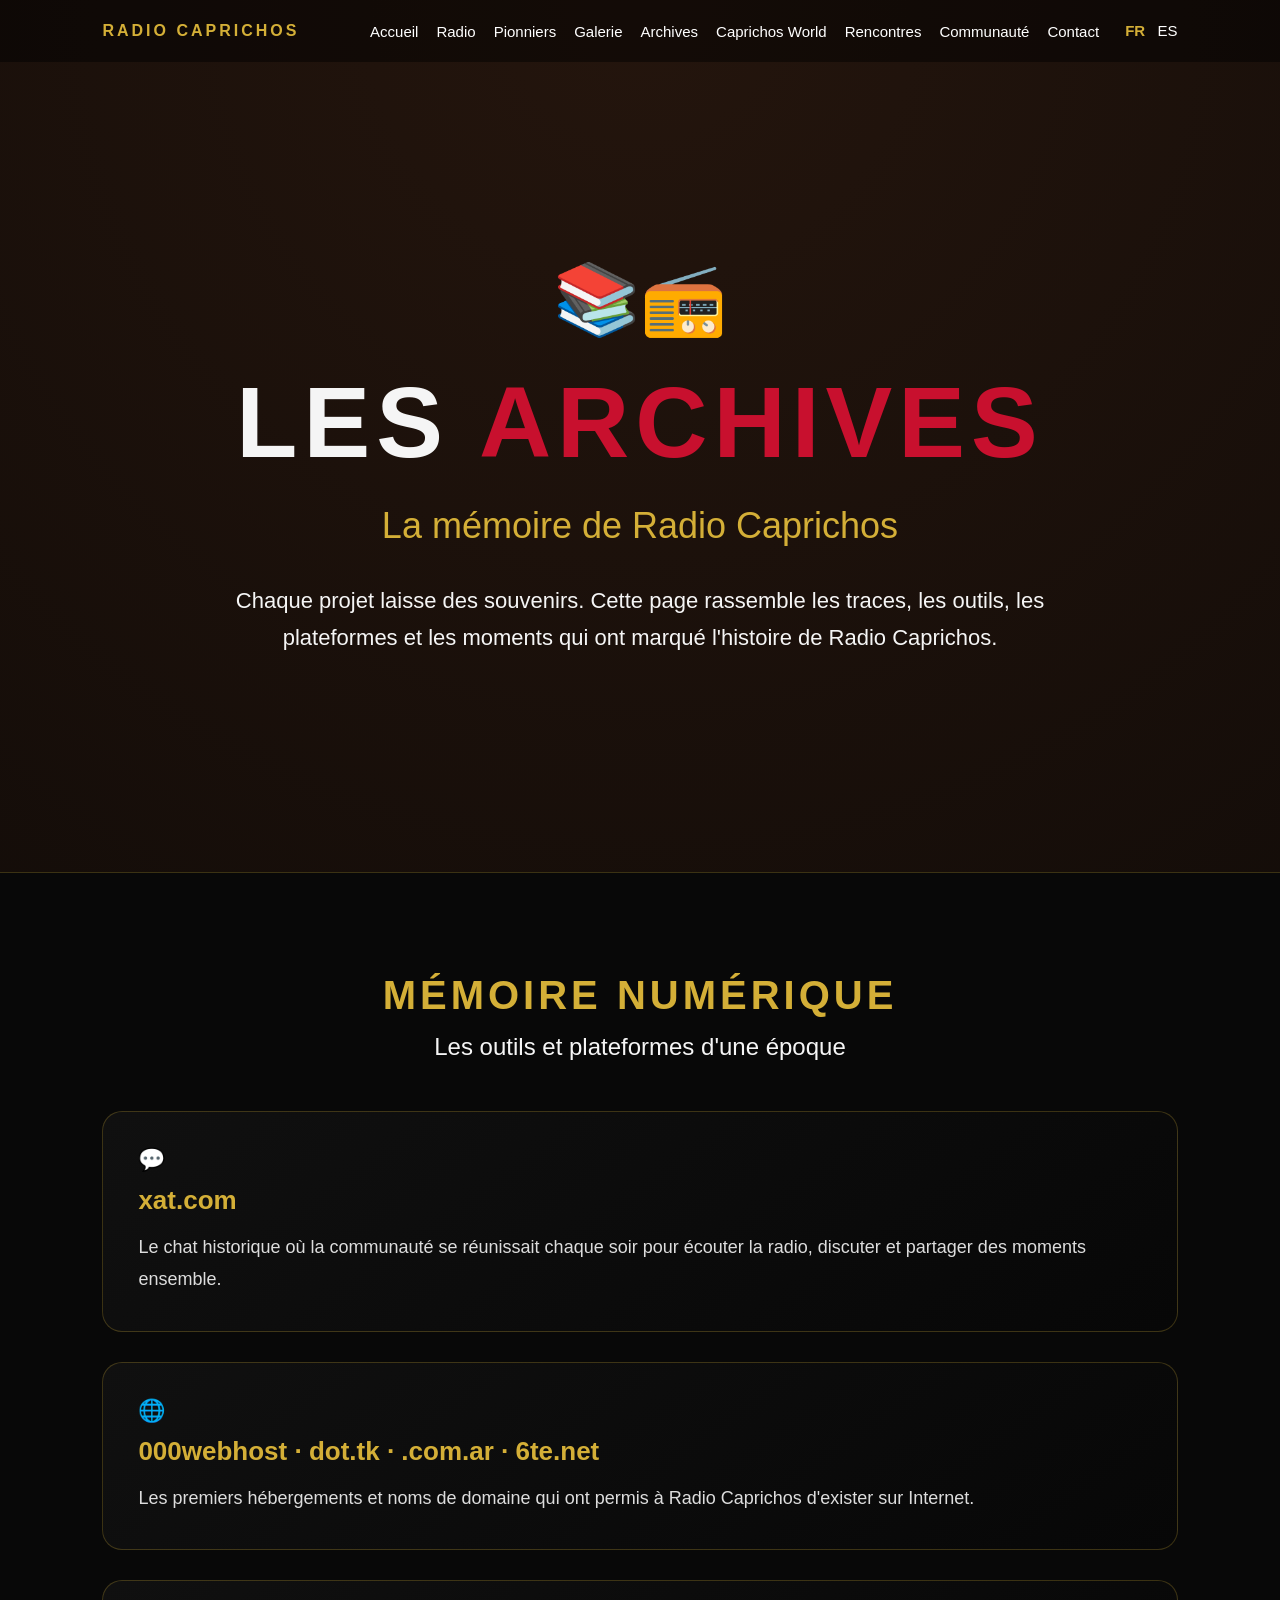
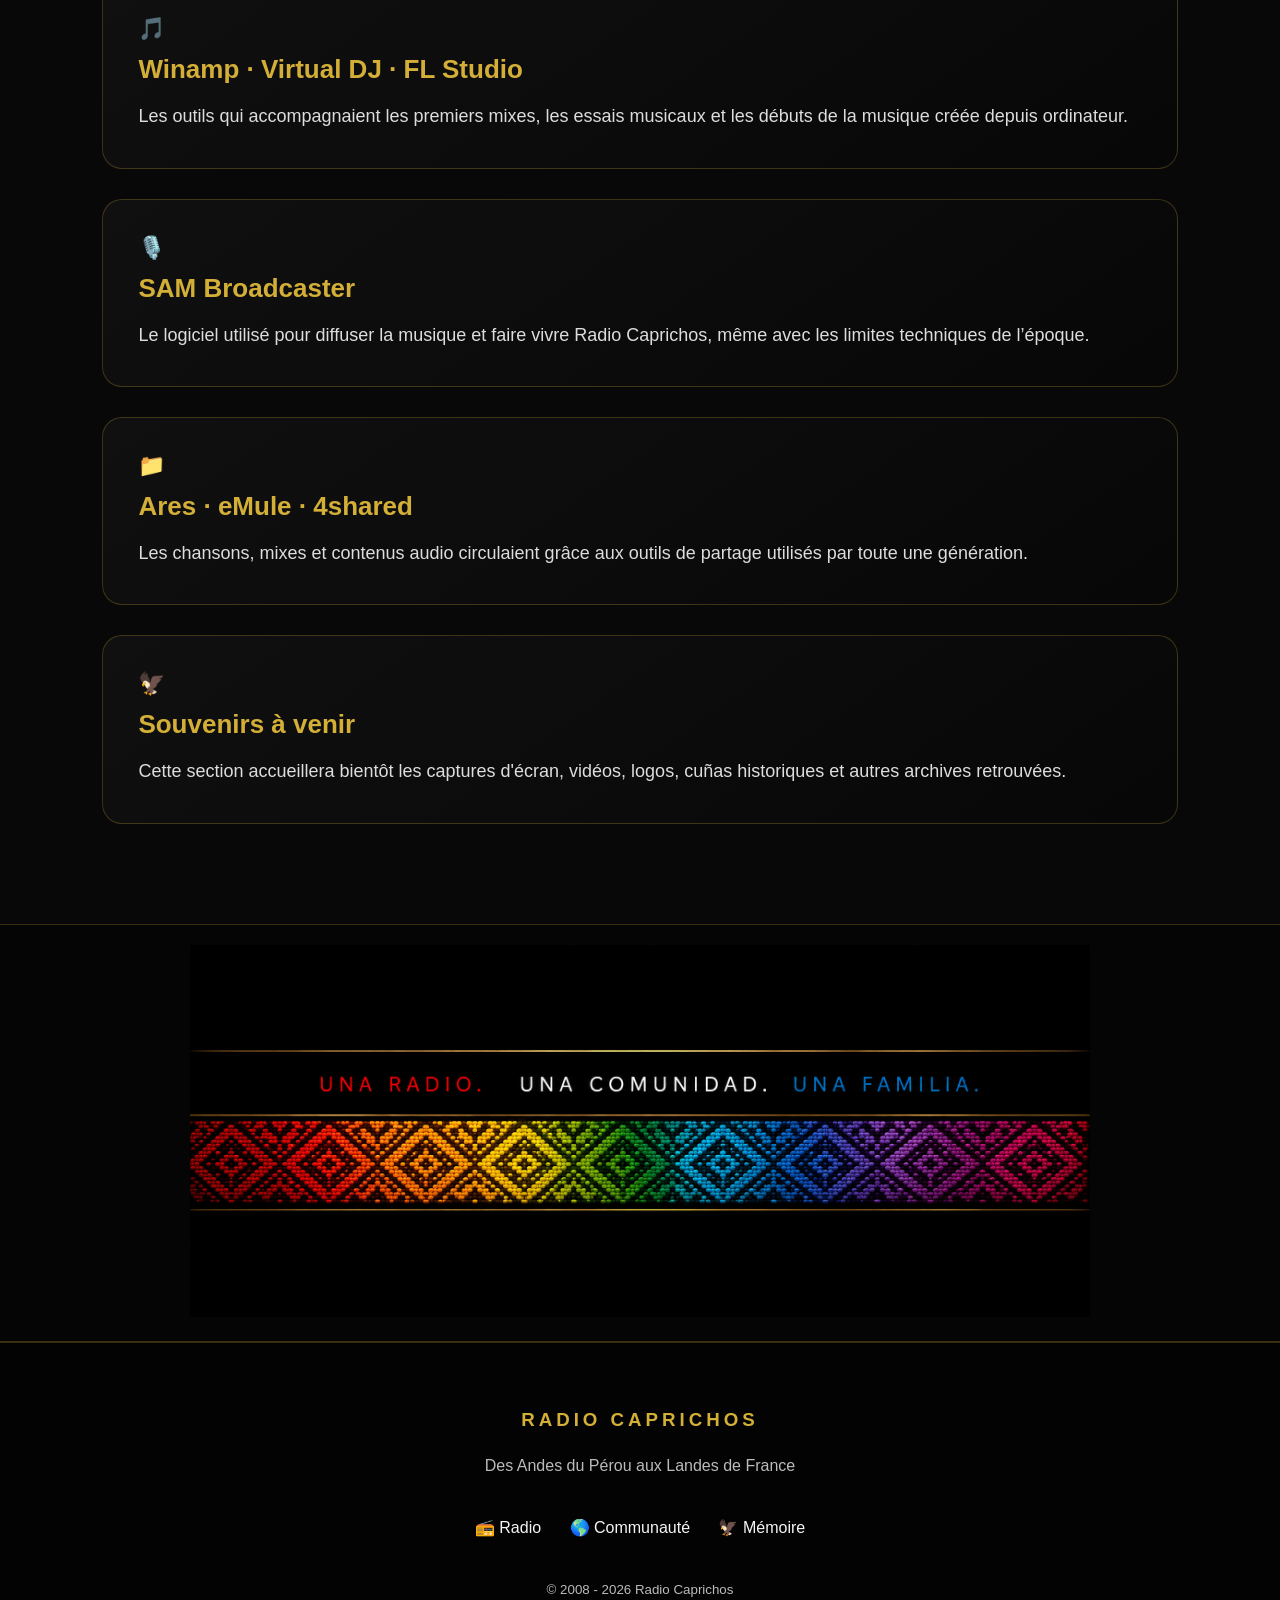
==== commit a297437b: "Update archives.html" ====
--- a/archives.html
+++ b/archives.html
@@ -111,7 +111,9 @@
 
   </div>
 </section>
-
+<div class="banda-caprichos">
+  <img src="assets/images/banda-caprichos.png" alt="Banda Caprichos">
+</div>
 <footer>
   <h3>RADIO CAPRICHOS</h3>
 
--- a/style.css
+++ b/style.css
@@ -273,3 +273,20 @@
     letter-spacing: 2px;
   }
 }
+
+/* ===================================== */
+/* BANDA CAPRICHOS */
+/* ===================================== */
+.banda-caprichos{
+  text-align:center;
+  padding:20px 0;
+  border-top:1px solid rgba(212,175,55,.25);
+  border-bottom:1px solid rgba(212,175,55,.25);
+}
+
+.banda-caprichos img{
+  width:100%;
+  max-width:900px;
+  height:auto;
+  display:inline-block;
+}
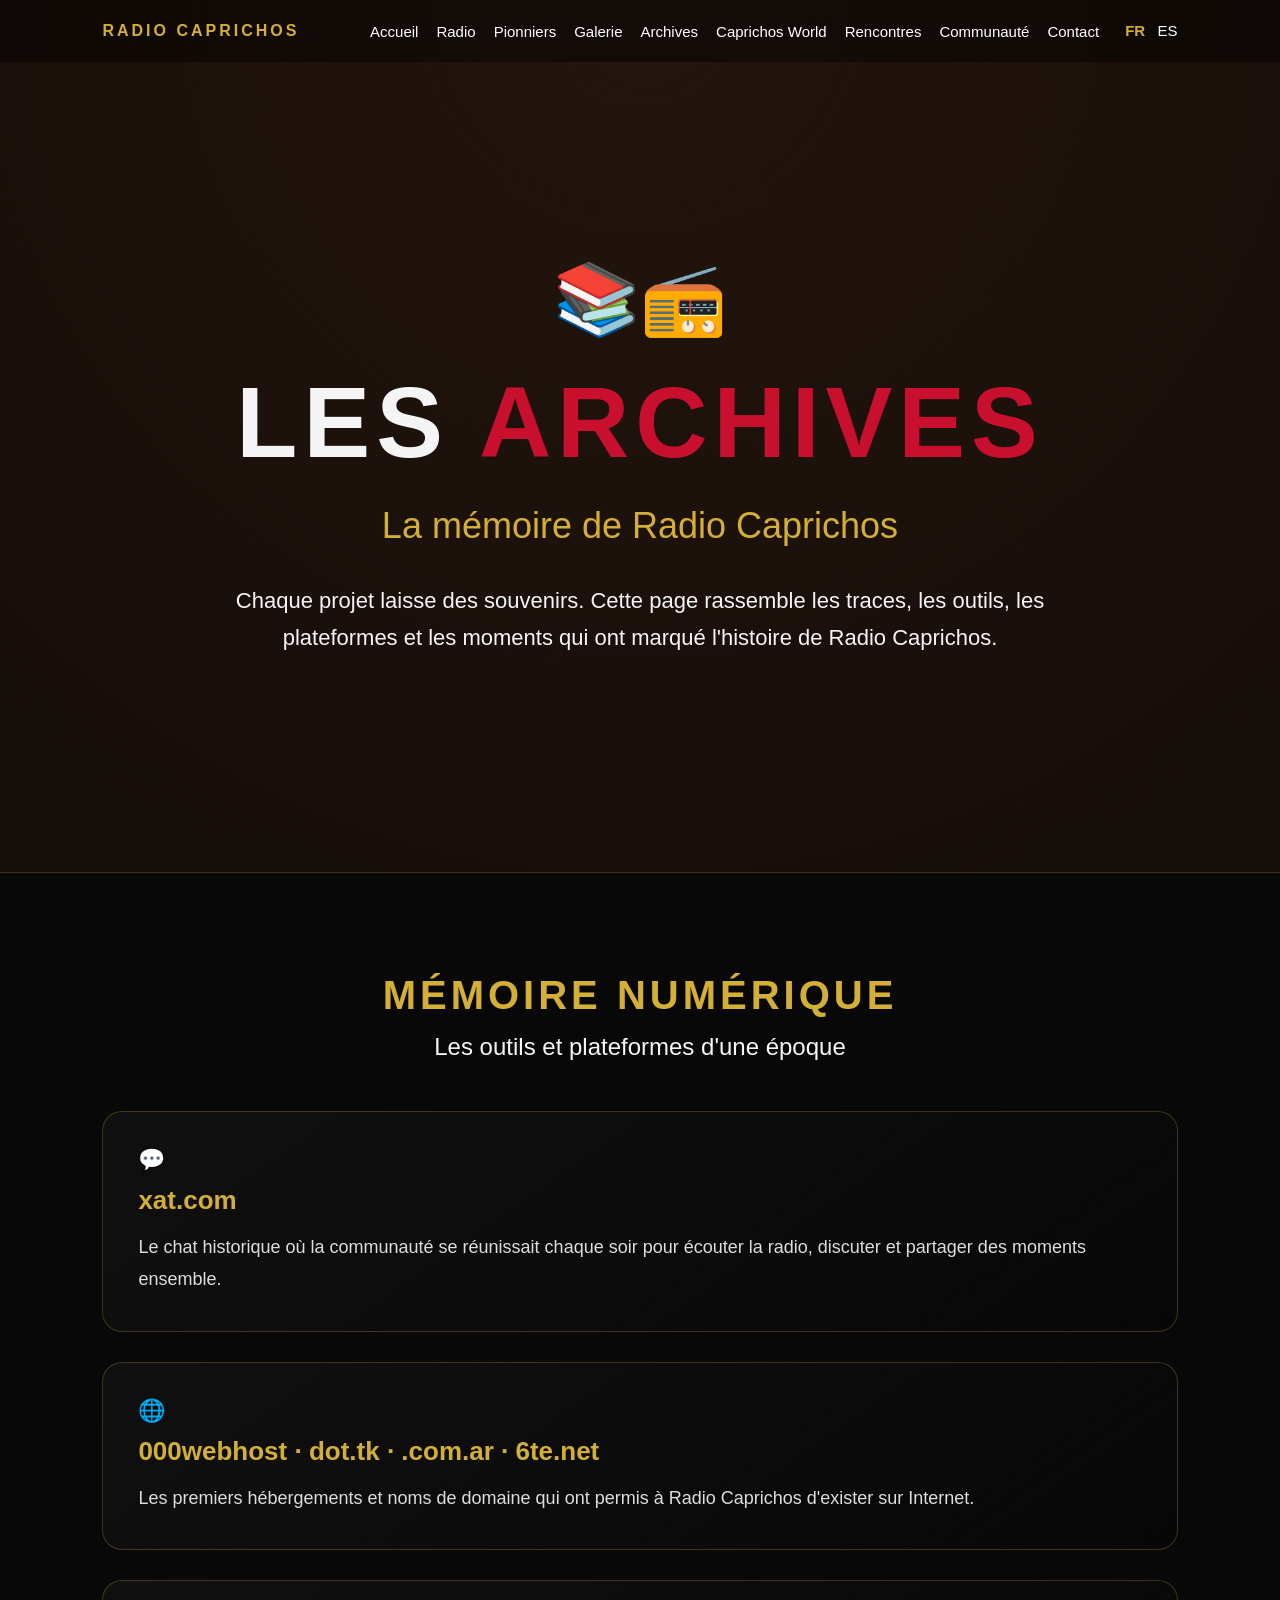
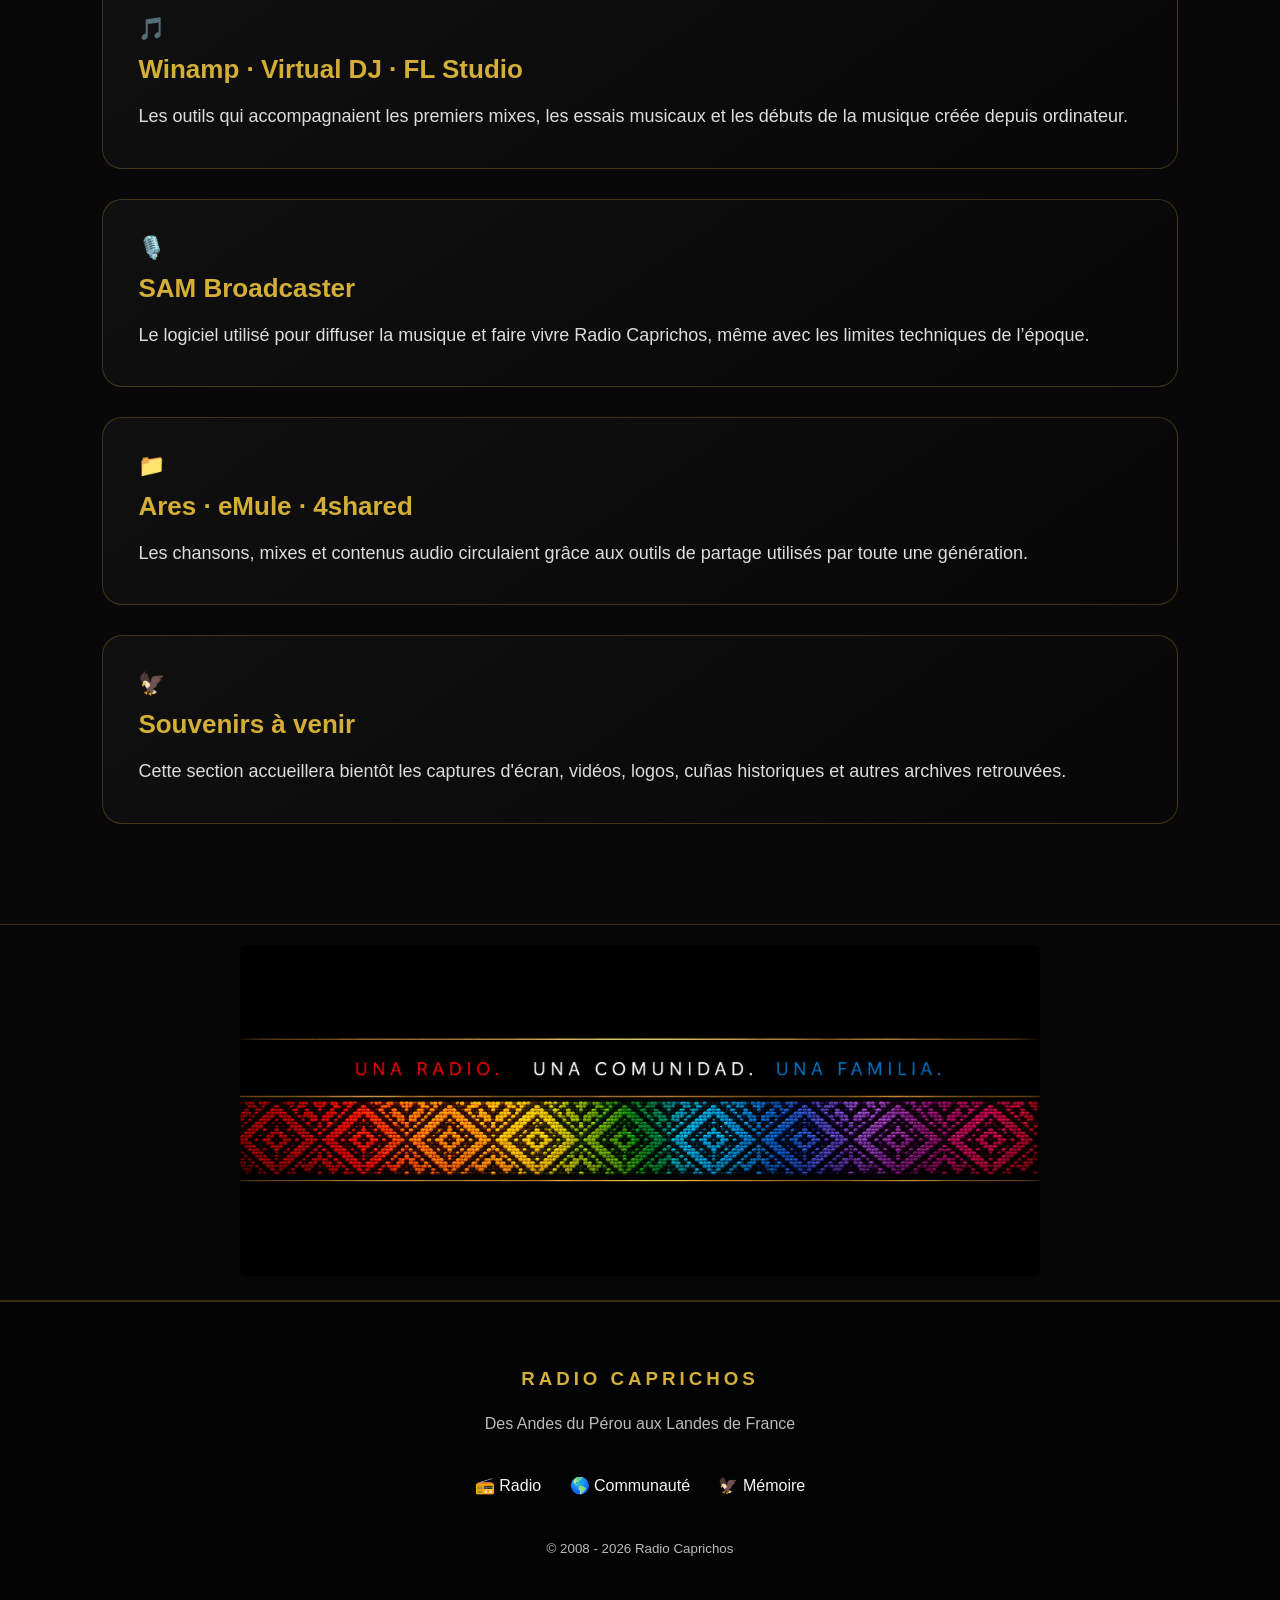
==== commit 21f719b5: "Update archives.html" ====
--- a/archives.html
+++ b/archives.html
@@ -114,6 +114,7 @@
 <div class="banda-caprichos">
   <img src="assets/images/banda-caprichos.png" alt="Banda Caprichos">
 </div>
+
 <footer>
   <h3>RADIO CAPRICHOS</h3>
 
--- a/style.css
+++ b/style.css
@@ -277,16 +277,35 @@
 /* ===================================== */
 /* BANDA CAPRICHOS */
 /* ===================================== */
+
 .banda-caprichos{
+  width:100%;
   text-align:center;
   padding:20px 0;
+  margin:0;
   border-top:1px solid rgba(212,175,55,.25);
   border-bottom:1px solid rgba(212,175,55,.25);
+  background:#050505;
 }
 
 .banda-caprichos img{
   width:100%;
-  max-width:900px;
+  max-width:800px;
   height:auto;
   display:inline-block;
-}
+  border-radius:6px;
+}
+
+/* Version mobile */
+
+@media(max-width:768px){
+
+  .banda-caprichos{
+    padding:10px 0;
+  }
+
+  .banda-caprichos img{
+    max-width:95%;
+  }
+
+}
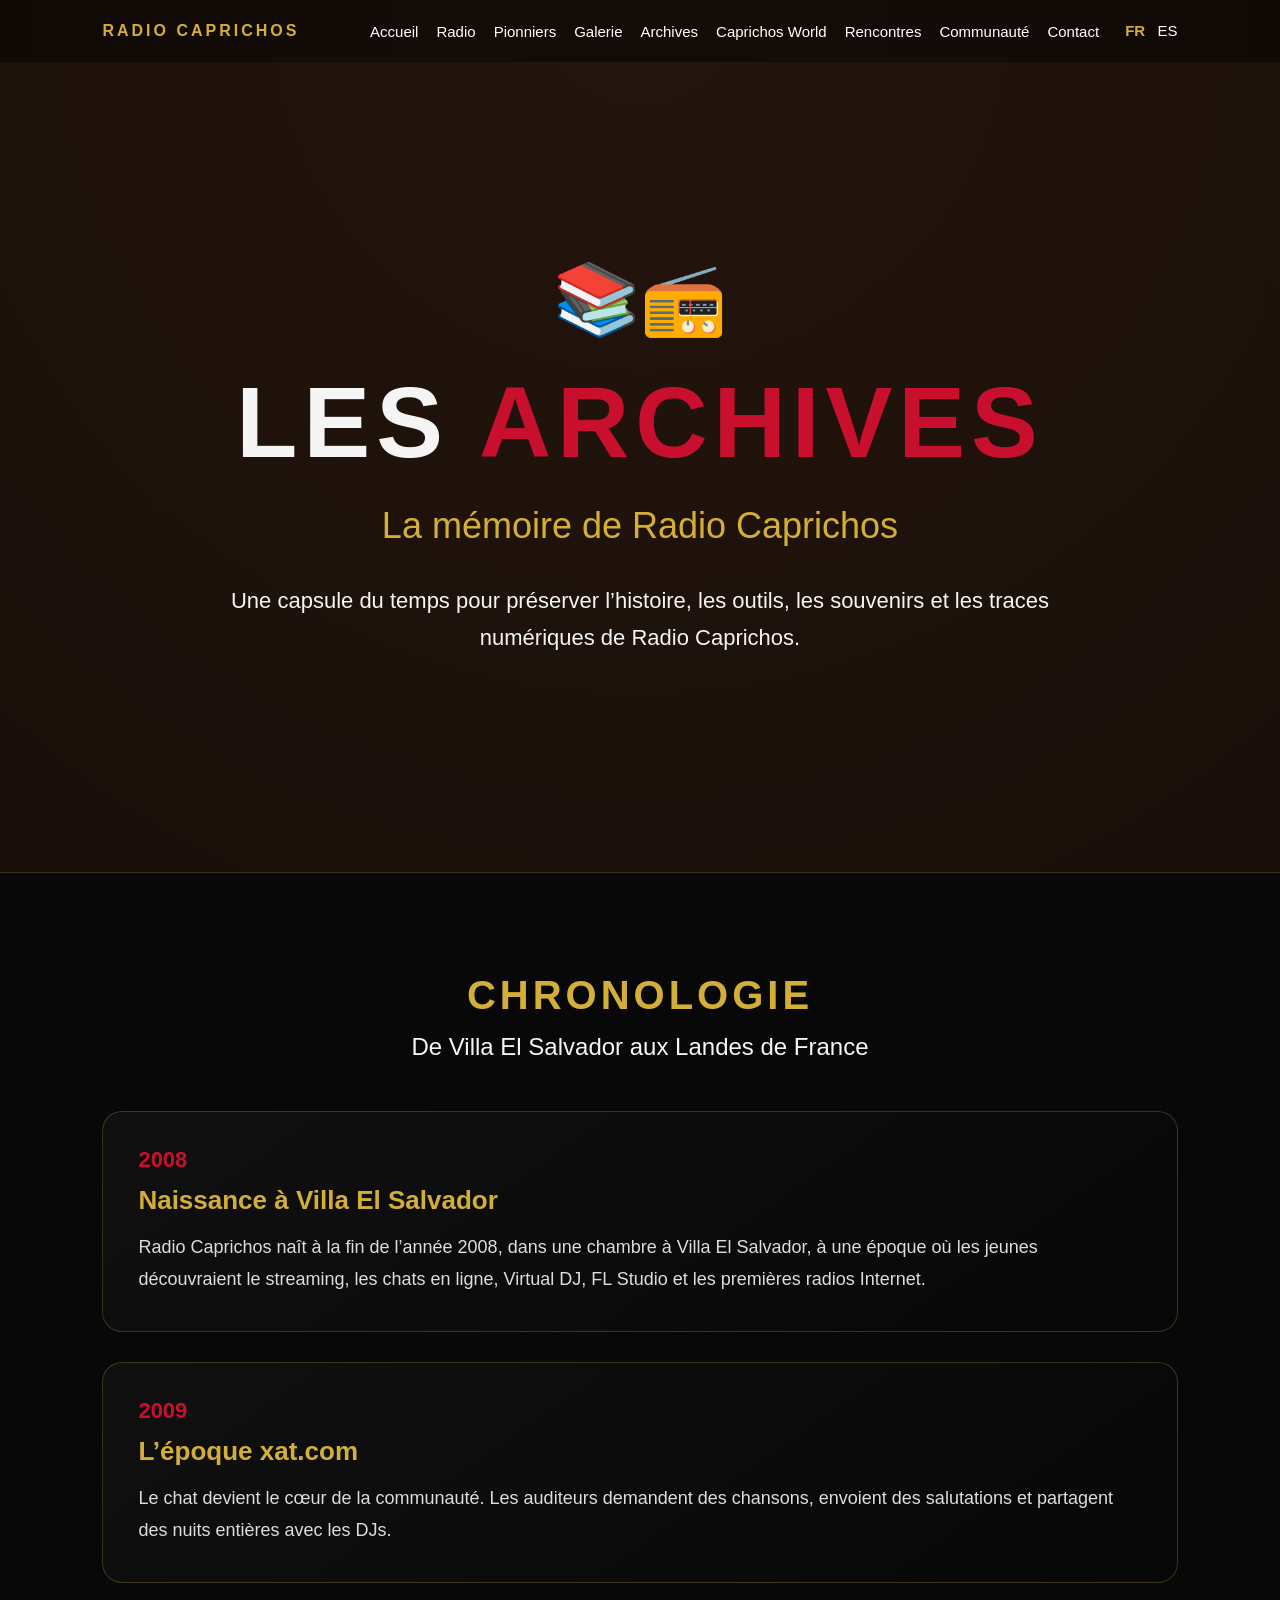
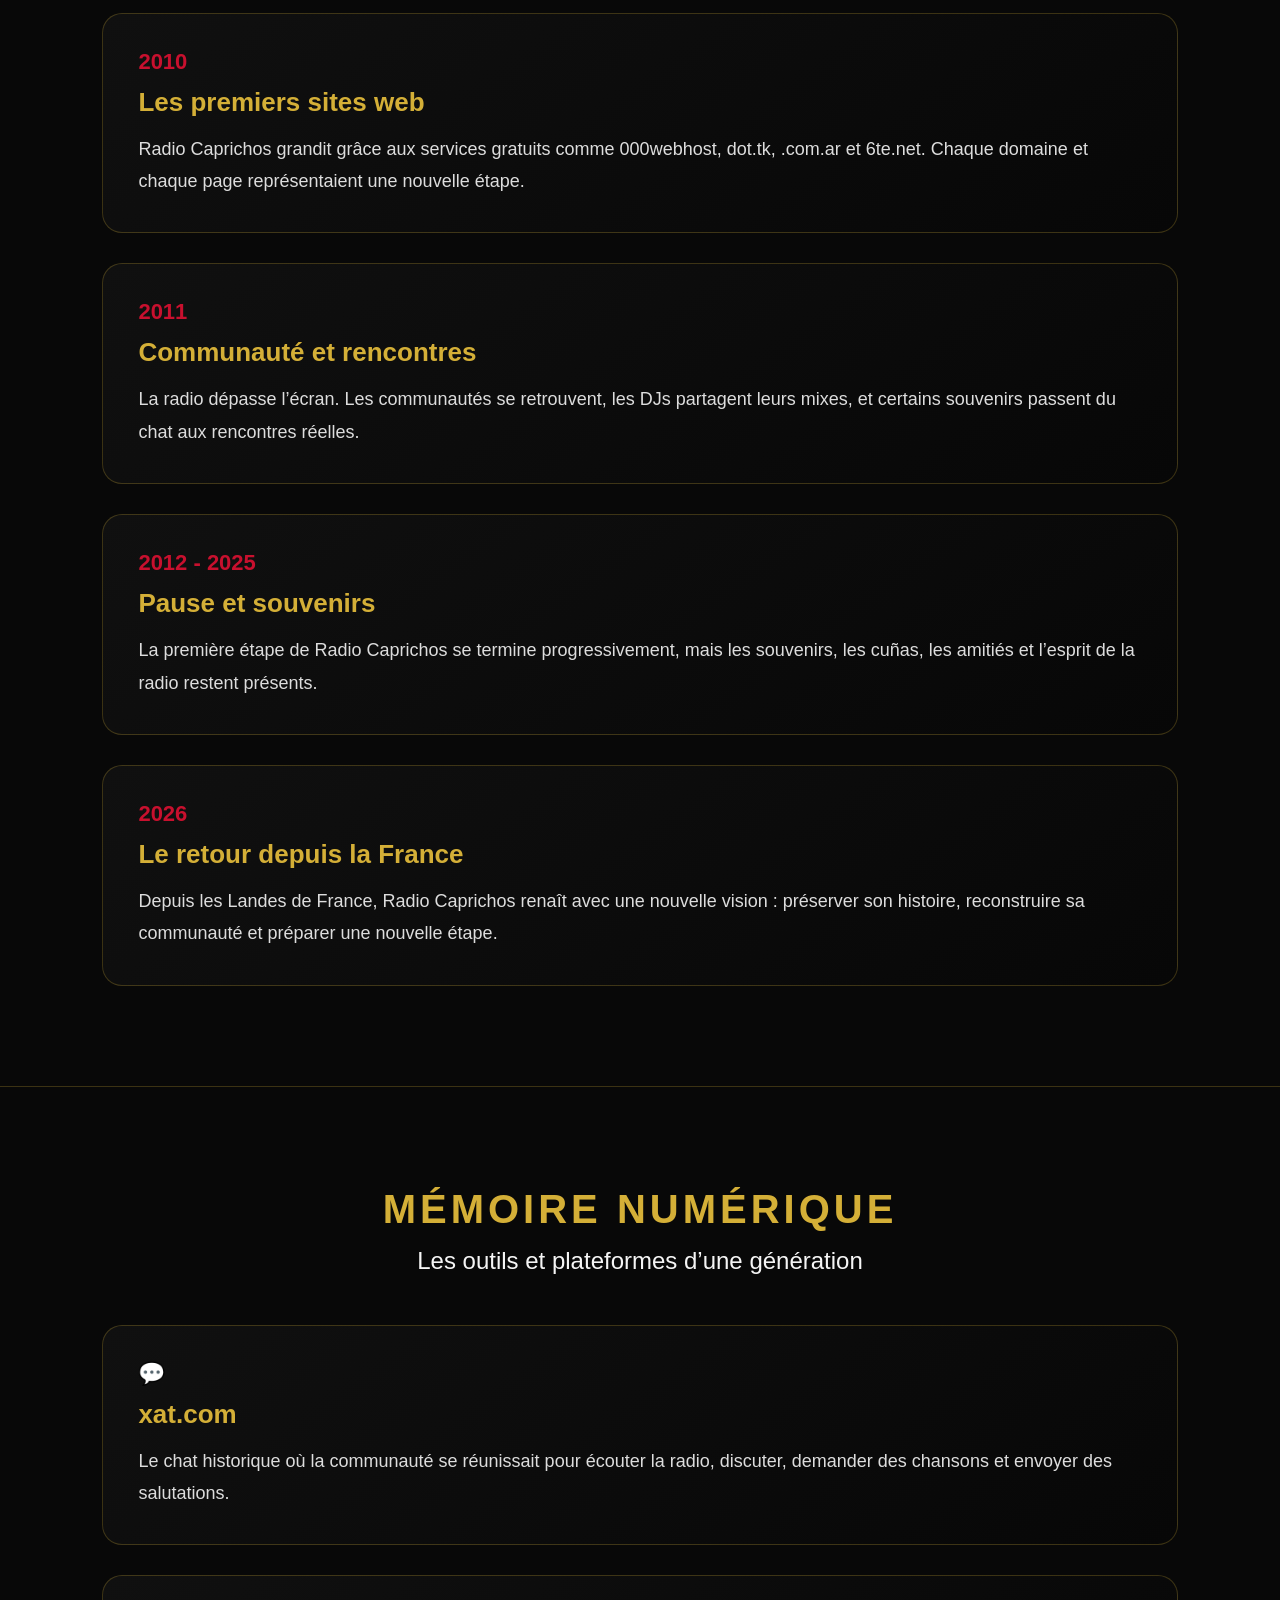
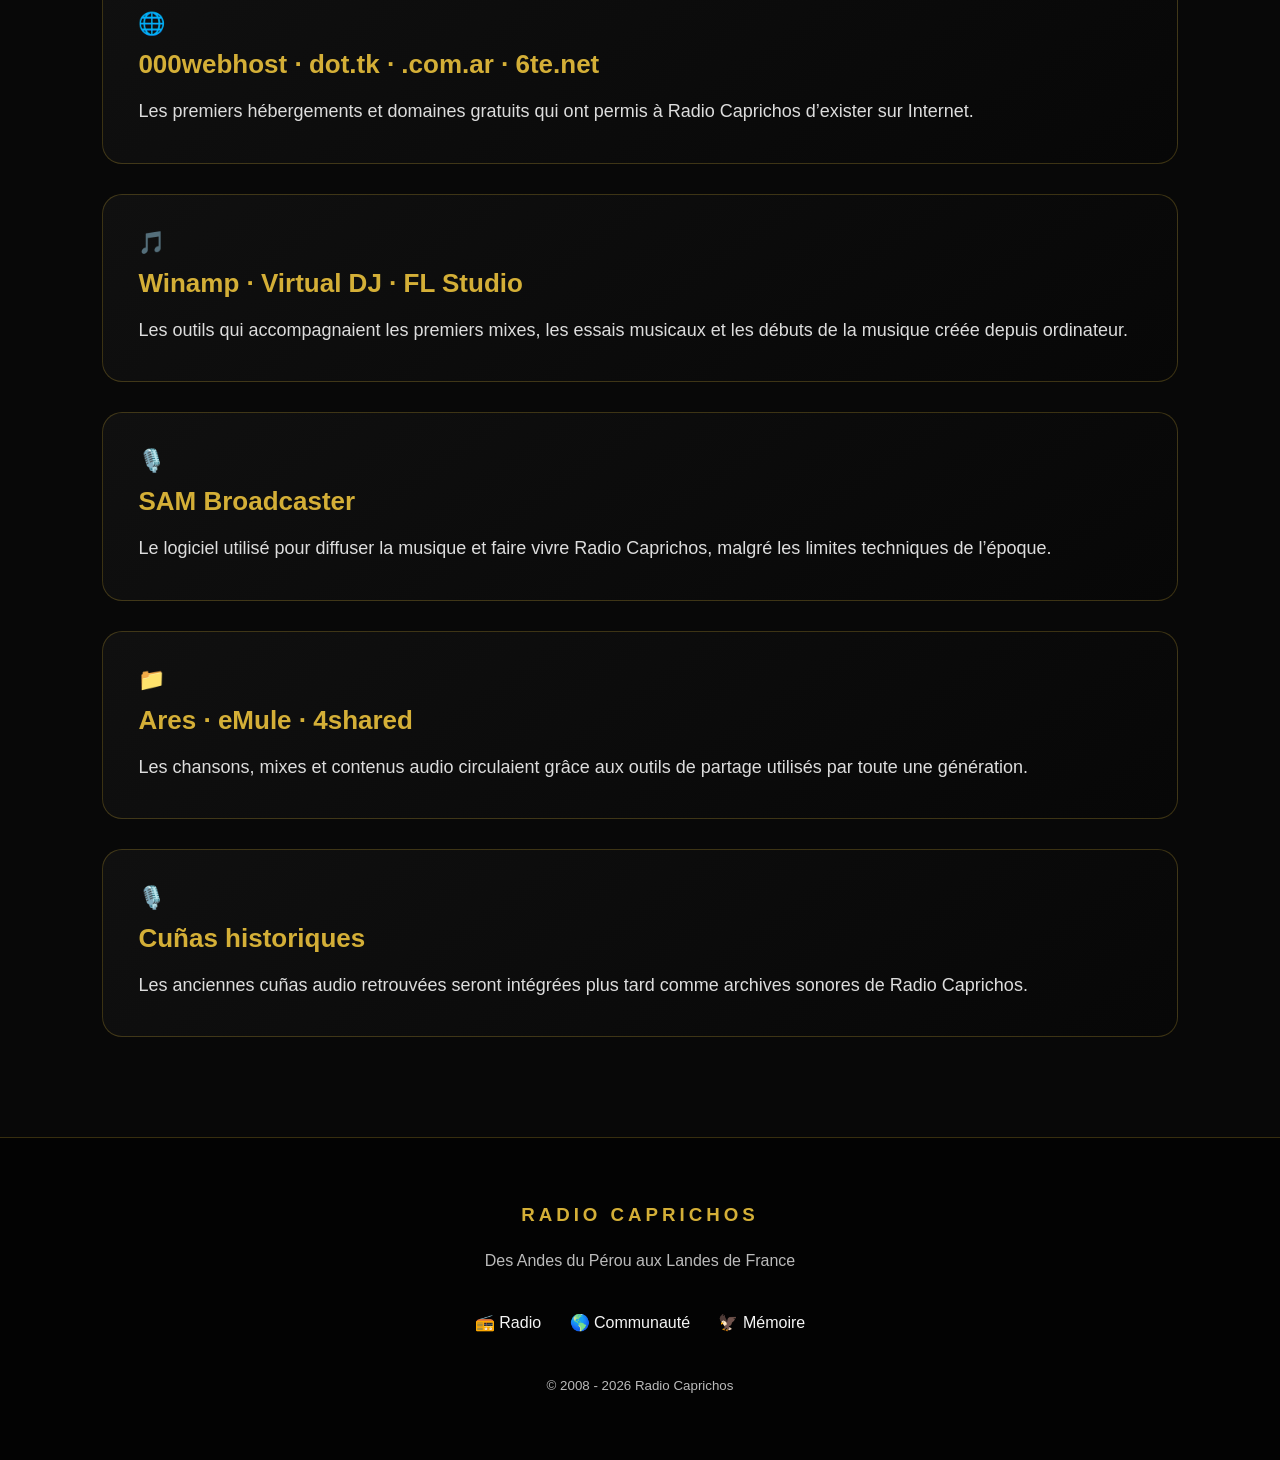
==== commit 09845e49: "Update archives.html" ====
--- a/archives.html
+++ b/archives.html
@@ -41,16 +41,85 @@
     </div>
 
     <p class="text" data-i18n="intro">
-      Chaque projet laisse des souvenirs. Cette page rassemble les traces,
-      les outils, les plateformes et les moments qui ont marqué l'histoire de Radio Caprichos.
+      Une capsule du temps pour préserver l’histoire, les outils, les souvenirs
+      et les traces numériques de Radio Caprichos.
     </p>
   </div>
 </section>
 
 <section class="dark-section">
-  <h2 class="section-title" data-i18n="sectionTitle">MÉMOIRE NUMÉRIQUE</h2>
-  <div class="section-subtitle" data-i18n="sectionSubtitle">
-    Les outils et plateformes d'une époque
+  <h2 class="section-title" data-i18n="chronoTitle">CHRONOLOGIE</h2>
+
+  <div class="section-subtitle" data-i18n="chronoSubtitle">
+    De Villa El Salvador aux Landes de France
+  </div>
+
+  <div class="timeline">
+
+    <div class="card">
+      <div class="year">2008</div>
+      <h3 data-i18n="t2008Title">Naissance à Villa El Salvador</h3>
+      <p data-i18n="t2008Text">
+        Radio Caprichos naît à la fin de l’année 2008, dans une chambre à Villa El Salvador,
+        à une époque où les jeunes découvraient le streaming, les chats en ligne,
+        Virtual DJ, FL Studio et les premières radios Internet.
+      </p>
+    </div>
+
+    <div class="card">
+      <div class="year">2009</div>
+      <h3 data-i18n="t2009Title">L’époque xat.com</h3>
+      <p data-i18n="t2009Text">
+        Le chat devient le cœur de la communauté. Les auditeurs demandent des chansons,
+        envoient des salutations et partagent des nuits entières avec les DJs.
+      </p>
+    </div>
+
+    <div class="card">
+      <div class="year">2010</div>
+      <h3 data-i18n="t2010Title">Les premiers sites web</h3>
+      <p data-i18n="t2010Text">
+        Radio Caprichos grandit grâce aux services gratuits comme 000webhost,
+        dot.tk, .com.ar et 6te.net. Chaque domaine et chaque page représentaient
+        une nouvelle étape.
+      </p>
+    </div>
+
+    <div class="card">
+      <div class="year">2011</div>
+      <h3 data-i18n="t2011Title">Communauté et rencontres</h3>
+      <p data-i18n="t2011Text">
+        La radio dépasse l’écran. Les communautés se retrouvent, les DJs partagent
+        leurs mixes, et certains souvenirs passent du chat aux rencontres réelles.
+      </p>
+    </div>
+
+    <div class="card">
+      <div class="year">2012 - 2025</div>
+      <h3 data-i18n="pauseTitle">Pause et souvenirs</h3>
+      <p data-i18n="pauseText">
+        La première étape de Radio Caprichos se termine progressivement, mais les souvenirs,
+        les cuñas, les amitiés et l’esprit de la radio restent présents.
+      </p>
+    </div>
+
+    <div class="card">
+      <div class="year">2026</div>
+      <h3 data-i18n="returnTitle">Le retour depuis la France</h3>
+      <p data-i18n="returnText">
+        Depuis les Landes de France, Radio Caprichos renaît avec une nouvelle vision :
+        préserver son histoire, reconstruire sa communauté et préparer une nouvelle étape.
+      </p>
+    </div>
+
+  </div>
+</section>
+
+<section class="dark-section">
+  <h2 class="section-title" data-i18n="memoryTitle">MÉMOIRE NUMÉRIQUE</h2>
+
+  <div class="section-subtitle" data-i18n="memorySubtitle">
+    Les outils et plateformes d’une génération
   </div>
 
   <div class="timeline">
@@ -59,8 +128,8 @@
       <div class="year">💬</div>
       <h3>xat.com</h3>
       <p data-i18n="xatText">
-        Le chat historique où la communauté se réunissait chaque soir pour écouter la radio,
-        discuter et partager des moments ensemble.
+        Le chat historique où la communauté se réunissait pour écouter la radio,
+        discuter, demander des chansons et envoyer des salutations.
       </p>
     </div>
 
@@ -68,8 +137,8 @@
       <div class="year">🌐</div>
       <h3>000webhost · dot.tk · .com.ar · 6te.net</h3>
       <p data-i18n="hostingText">
-        Les premiers hébergements et noms de domaine qui ont permis à Radio Caprichos
-        d'exister sur Internet.
+        Les premiers hébergements et domaines gratuits qui ont permis à Radio Caprichos
+        d’exister sur Internet.
       </p>
     </div>
 
@@ -87,7 +156,7 @@
       <h3>SAM Broadcaster</h3>
       <p data-i18n="samText">
         Le logiciel utilisé pour diffuser la musique et faire vivre Radio Caprichos,
-        même avec les limites techniques de l’époque.
+        malgré les limites techniques de l’époque.
       </p>
     </div>
 
@@ -101,19 +170,16 @@
     </div>
 
     <div class="card">
-      <div class="year">🦅</div>
-      <h3 data-i18n="futureTitle">Souvenirs à venir</h3>
-      <p data-i18n="futureText">
-        Cette section accueillera bientôt les captures d'écran, vidéos, logos,
-        cuñas historiques et autres archives retrouvées.
+      <div class="year">🎙️</div>
+      <h3 data-i18n="audioTitle">Cuñas historiques</h3>
+      <p data-i18n="audioText">
+        Les anciennes cuñas audio retrouvées seront intégrées plus tard comme archives sonores
+        de Radio Caprichos.
       </p>
     </div>
 
   </div>
 </section>
-<div class="banda-caprichos">
-  <img src="assets/images/banda-caprichos.png" alt="Banda Caprichos">
-</div>
 
 <footer>
   <h3>RADIO CAPRICHOS</h3>
@@ -145,18 +211,39 @@
 
     pageTitle: "LES <span>ARCHIVES</span>",
     subtitle: "La mémoire de Radio Caprichos",
-    intro: "Chaque projet laisse des souvenirs. Cette page rassemble les traces, les outils, les plateformes et les moments qui ont marqué l'histoire de Radio Caprichos.",
-
-    sectionTitle: "MÉMOIRE NUMÉRIQUE",
-    sectionSubtitle: "Les outils et plateformes d'une époque",
-
-    xatText: "Le chat historique où la communauté se réunissait chaque soir pour écouter la radio, discuter et partager des moments ensemble.",
-    hostingText: "Les premiers hébergements et noms de domaine qui ont permis à Radio Caprichos d'exister sur Internet.",
+    intro: "Une capsule du temps pour préserver l’histoire, les outils, les souvenirs et les traces numériques de Radio Caprichos.",
+
+    chronoTitle: "CHRONOLOGIE",
+    chronoSubtitle: "De Villa El Salvador aux Landes de France",
+
+    t2008Title: "Naissance à Villa El Salvador",
+    t2008Text: "Radio Caprichos naît à la fin de l’année 2008, dans une chambre à Villa El Salvador, à une époque où les jeunes découvraient le streaming, les chats en ligne, Virtual DJ, FL Studio et les premières radios Internet.",
+
+    t2009Title: "L’époque xat.com",
+    t2009Text: "Le chat devient le cœur de la communauté. Les auditeurs demandent des chansons, envoient des salutations et partagent des nuits entières avec les DJs.",
+
+    t2010Title: "Les premiers sites web",
+    t2010Text: "Radio Caprichos grandit grâce aux services gratuits comme 000webhost, dot.tk, .com.ar et 6te.net. Chaque domaine et chaque page représentaient une nouvelle étape.",
+
+    t2011Title: "Communauté et rencontres",
+    t2011Text: "La radio dépasse l’écran. Les communautés se retrouvent, les DJs partagent leurs mixes, et certains souvenirs passent du chat aux rencontres réelles.",
+
+    pauseTitle: "Pause et souvenirs",
+    pauseText: "La première étape de Radio Caprichos se termine progressivement, mais les souvenirs, les cuñas, les amitiés et l’esprit de la radio restent présents.",
+
+    returnTitle: "Le retour depuis la France",
+    returnText: "Depuis les Landes de France, Radio Caprichos renaît avec une nouvelle vision : préserver son histoire, reconstruire sa communauté et préparer une nouvelle étape.",
+
+    memoryTitle: "MÉMOIRE NUMÉRIQUE",
+    memorySubtitle: "Les outils et plateformes d’une génération",
+
+    xatText: "Le chat historique où la communauté se réunissait pour écouter la radio, discuter, demander des chansons et envoyer des salutations.",
+    hostingText: "Les premiers hébergements et domaines gratuits qui ont permis à Radio Caprichos d’exister sur Internet.",
     musicText: "Les outils qui accompagnaient les premiers mixes, les essais musicaux et les débuts de la musique créée depuis ordinateur.",
-    samText: "Le logiciel utilisé pour diffuser la musique et faire vivre Radio Caprichos, même avec les limites techniques de l’époque.",
+    samText: "Le logiciel utilisé pour diffuser la musique et faire vivre Radio Caprichos, malgré les limites techniques de l’époque.",
     sharedText: "Les chansons, mixes et contenus audio circulaient grâce aux outils de partage utilisés par toute une génération.",
-    futureTitle: "Souvenirs à venir",
-    futureText: "Cette section accueillera bientôt les captures d'écran, vidéos, logos, cuñas historiques et autres archives retrouvées.",
+    audioTitle: "Cuñas historiques",
+    audioText: "Les anciennes cuñas audio retrouvées seront intégrées plus tard comme archives sonores de Radio Caprichos.",
 
     footerSlogan: "Des Andes du Pérou aux Landes de France"
   },
@@ -173,18 +260,39 @@
 
     pageTitle: "LOS <span>ARCHIVOS</span>",
     subtitle: "La memoria de Radio Caprichos",
-    intro: "Todo proyecto deja recuerdos. Esta página reúne las huellas, herramientas, plataformas y momentos que marcaron la historia de Radio Caprichos.",
-
-    sectionTitle: "MEMORIA DIGITAL",
-    sectionSubtitle: "Las herramientas y plataformas de una época",
-
-    xatText: "El chat histórico donde la comunidad se reunía cada noche para escuchar la radio, conversar y compartir momentos juntos.",
-    hostingText: "Los primeros hostings y dominios que permitieron a Radio Caprichos existir en Internet.",
+    intro: "Una cápsula del tiempo para preservar la historia, las herramientas, los recuerdos y las huellas digitales de Radio Caprichos.",
+
+    chronoTitle: "CRONOLOGÍA",
+    chronoSubtitle: "De Villa El Salvador a las Landes de Francia",
+
+    t2008Title: "Nacimiento en Villa El Salvador",
+    t2008Text: "Radio Caprichos nace a finales del año 2008, en una habitación de Villa El Salvador, en una época donde los jóvenes descubrían el streaming, los chats en línea, Virtual DJ, FL Studio y las primeras radios por Internet.",
+
+    t2009Title: "La época xat.com",
+    t2009Text: "El chat se convierte en el corazón de la comunidad. Los oyentes pedían canciones, enviaban saludos y compartían noches enteras con los DJs.",
+
+    t2010Title: "Las primeras páginas web",
+    t2010Text: "Radio Caprichos crece gracias a servicios gratuitos como 000webhost, dot.tk, .com.ar y 6te.net. Cada dominio y cada página representaban una nueva etapa.",
+
+    t2011Title: "Comunidad y encuentros",
+    t2011Text: "La radio va más allá de la pantalla. Las comunidades se encuentran, los DJs comparten sus mixes y algunos recuerdos pasan del chat a encuentros reales.",
+
+    pauseTitle: "Pausa y recuerdos",
+    pauseText: "La primera etapa de Radio Caprichos termina progresivamente, pero los recuerdos, las cuñas, las amistades y el espíritu de la radio permanecen.",
+
+    returnTitle: "El regreso desde Francia",
+    returnText: "Desde las Landes de Francia, Radio Caprichos renace con una nueva visión: preservar su historia, reconstruir su comunidad y preparar una nueva etapa.",
+
+    memoryTitle: "MEMORIA DIGITAL",
+    memorySubtitle: "Las herramientas y plataformas de una generación",
+
+    xatText: "El chat histórico donde la comunidad se reunía para escuchar la radio, conversar, pedir canciones y enviar saludos.",
+    hostingText: "Los primeros hostings y dominios gratuitos que permitieron a Radio Caprichos existir en Internet.",
     musicText: "Las herramientas que acompañaban los primeros mixes, las pruebas musicales y los inicios de la música creada desde computadora.",
     samText: "El software utilizado para transmitir música y dar vida a Radio Caprichos, incluso con las limitaciones técnicas de la época.",
     sharedText: "Las canciones, mixes y contenidos de audio circulaban gracias a las herramientas de intercambio usadas por toda una generación.",
-    futureTitle: "Recuerdos por venir",
-    futureText: "Esta sección recibirá próximamente capturas de pantalla, videos, logos, cuñas históricas y otros archivos recuperados.",
+    audioTitle: "Cuñas históricas",
+    audioText: "Las antiguas cuñas de audio recuperadas serán integradas más adelante como archivos sonoros de Radio Caprichos.",
 
     footerSlogan: "De los Andes del Perú a las Landes de Francia"
   }
--- a/style.css
+++ b/style.css
@@ -275,37 +275,85 @@
 }
 
 /* ===================================== */
-/* BANDA CAPRICHOS */
+/* BANDA CAPRICHOS - CSS LIMPIO */
 /* ===================================== */
 
 .banda-caprichos{
   width:100%;
-  text-align:center;
-  padding:20px 0;
+  background:#050505;
+  border-top:1px solid rgba(212,175,55,.35);
+  border-bottom:1px solid rgba(212,175,55,.35);
   margin:0;
-  border-top:1px solid rgba(212,175,55,.25);
-  border-bottom:1px solid rgba(212,175,55,.25);
-  background:#050505;
-}
-
-.banda-caprichos img{
+  padding:0;
+  overflow:hidden;
+}
+
+.banda-texto{
   width:100%;
-  max-width:800px;
-  height:auto;
-  display:inline-block;
-  border-radius:6px;
-}
-
-/* Version mobile */
+  min-height:42px;
+  display:flex;
+  justify-content:center;
+  align-items:center;
+  gap:38px;
+  color:#ffffff;
+  font-weight:bold;
+  font-size:15px;
+  letter-spacing:7px;
+  text-transform:uppercase;
+  border-bottom:1px solid rgba(212,175,55,.35);
+}
+
+.banda-texto .rojo{
+  color:#ff1e1e;
+}
+
+.banda-texto .azul{
+  color:#0077c8;
+}
+
+.banda-decoracion{
+  width:100%;
+  height:54px;
+  border-bottom:1px solid rgba(212,175,55,.35);
+  background:
+    repeating-linear-gradient(
+      135deg,
+      transparent 0 18px,
+      rgba(0,0,0,.75) 18px 25px,
+      transparent 25px 48px
+    ),
+    repeating-linear-gradient(
+      45deg,
+      transparent 0 18px,
+      rgba(0,0,0,.75) 18px 25px,
+      transparent 25px 48px
+    ),
+    linear-gradient(
+      90deg,
+      #c8102e 0%,
+      #ff3b00 14%,
+      #f2c300 28%,
+      #1aa83a 42%,
+      #00a0c8 56%,
+      #0047ff 70%,
+      #6b2bbf 84%,
+      #c2187a 100%
+    );
+}
+
+/* MOBILE */
 
 @media(max-width:768px){
-
-  .banda-caprichos{
-    padding:10px 0;
-  }
-
-  .banda-caprichos img{
-    max-width:95%;
-  }
-
-}
+  .banda-texto{
+    flex-direction:column;
+    gap:6px;
+    min-height:auto;
+    padding:12px 0;
+    font-size:13px;
+    letter-spacing:4px;
+  }
+
+  .banda-decoracion{
+    height:42px;
+  }
+}
